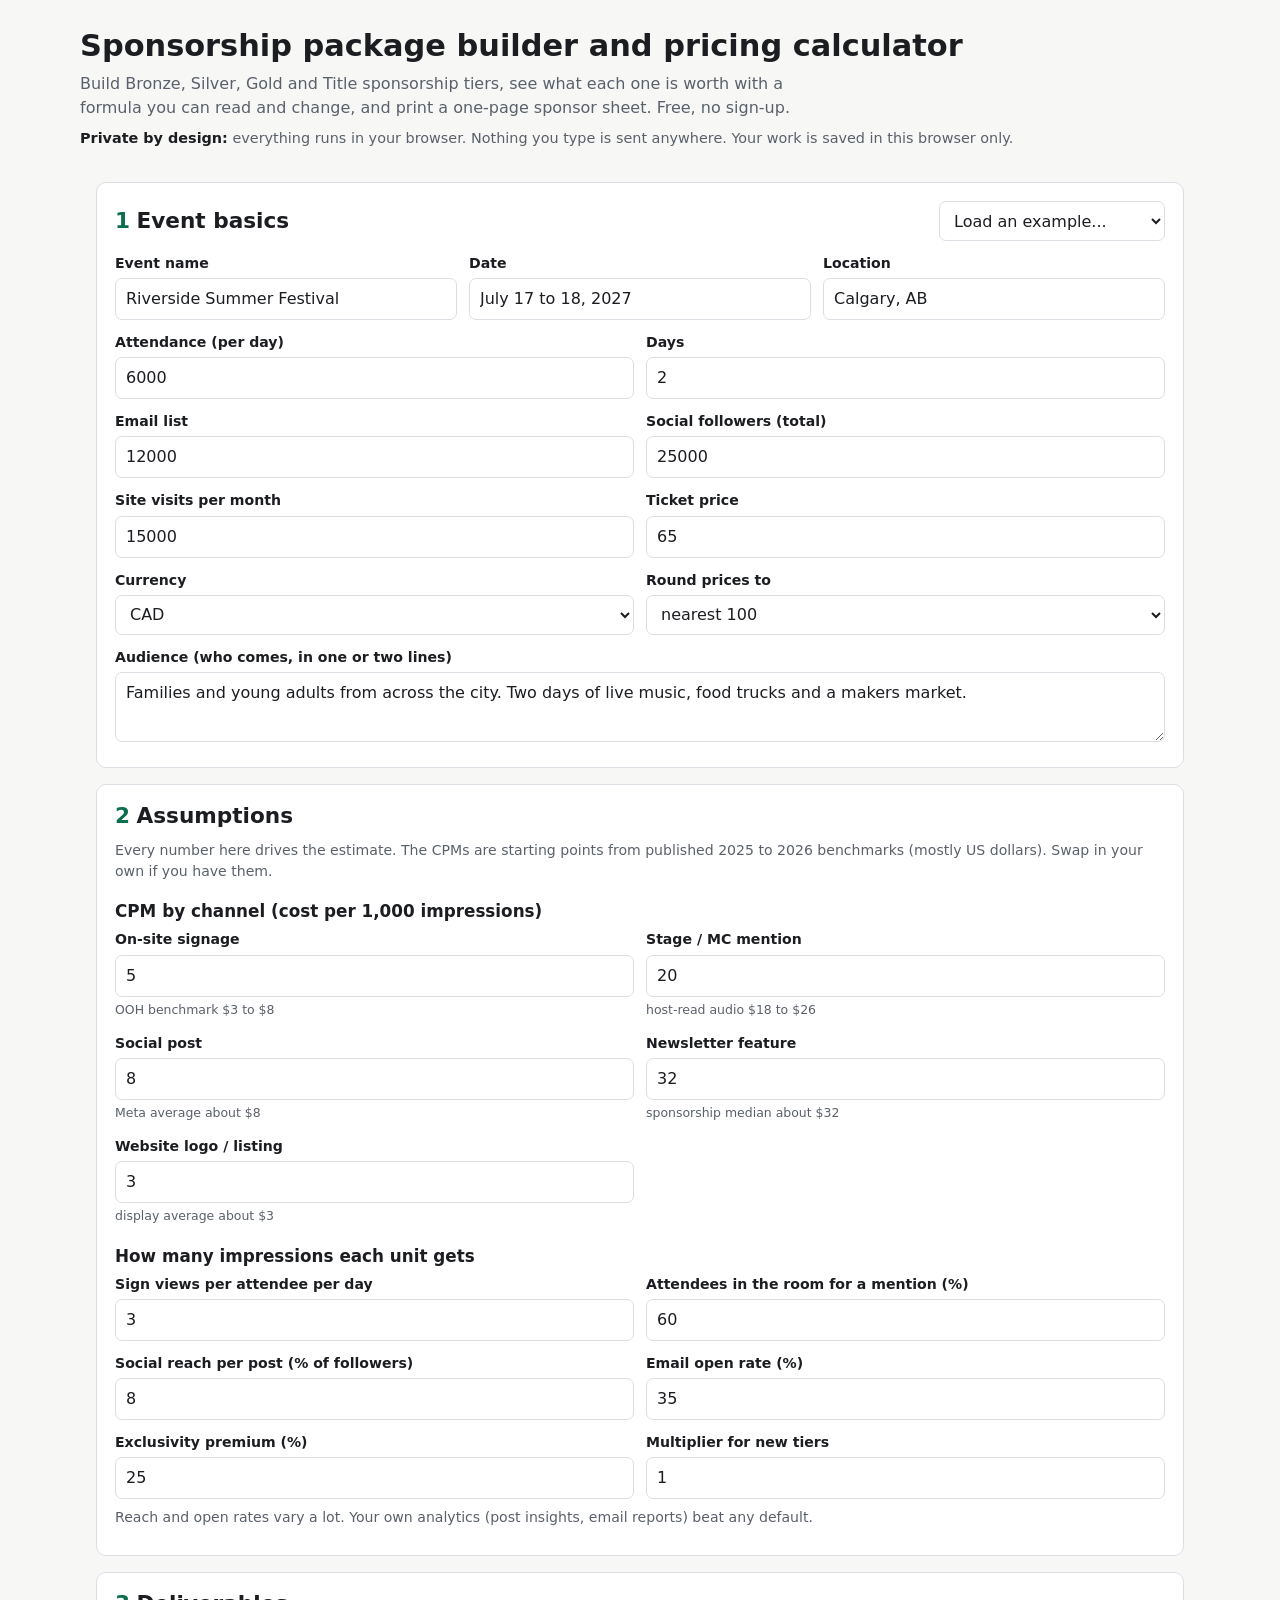
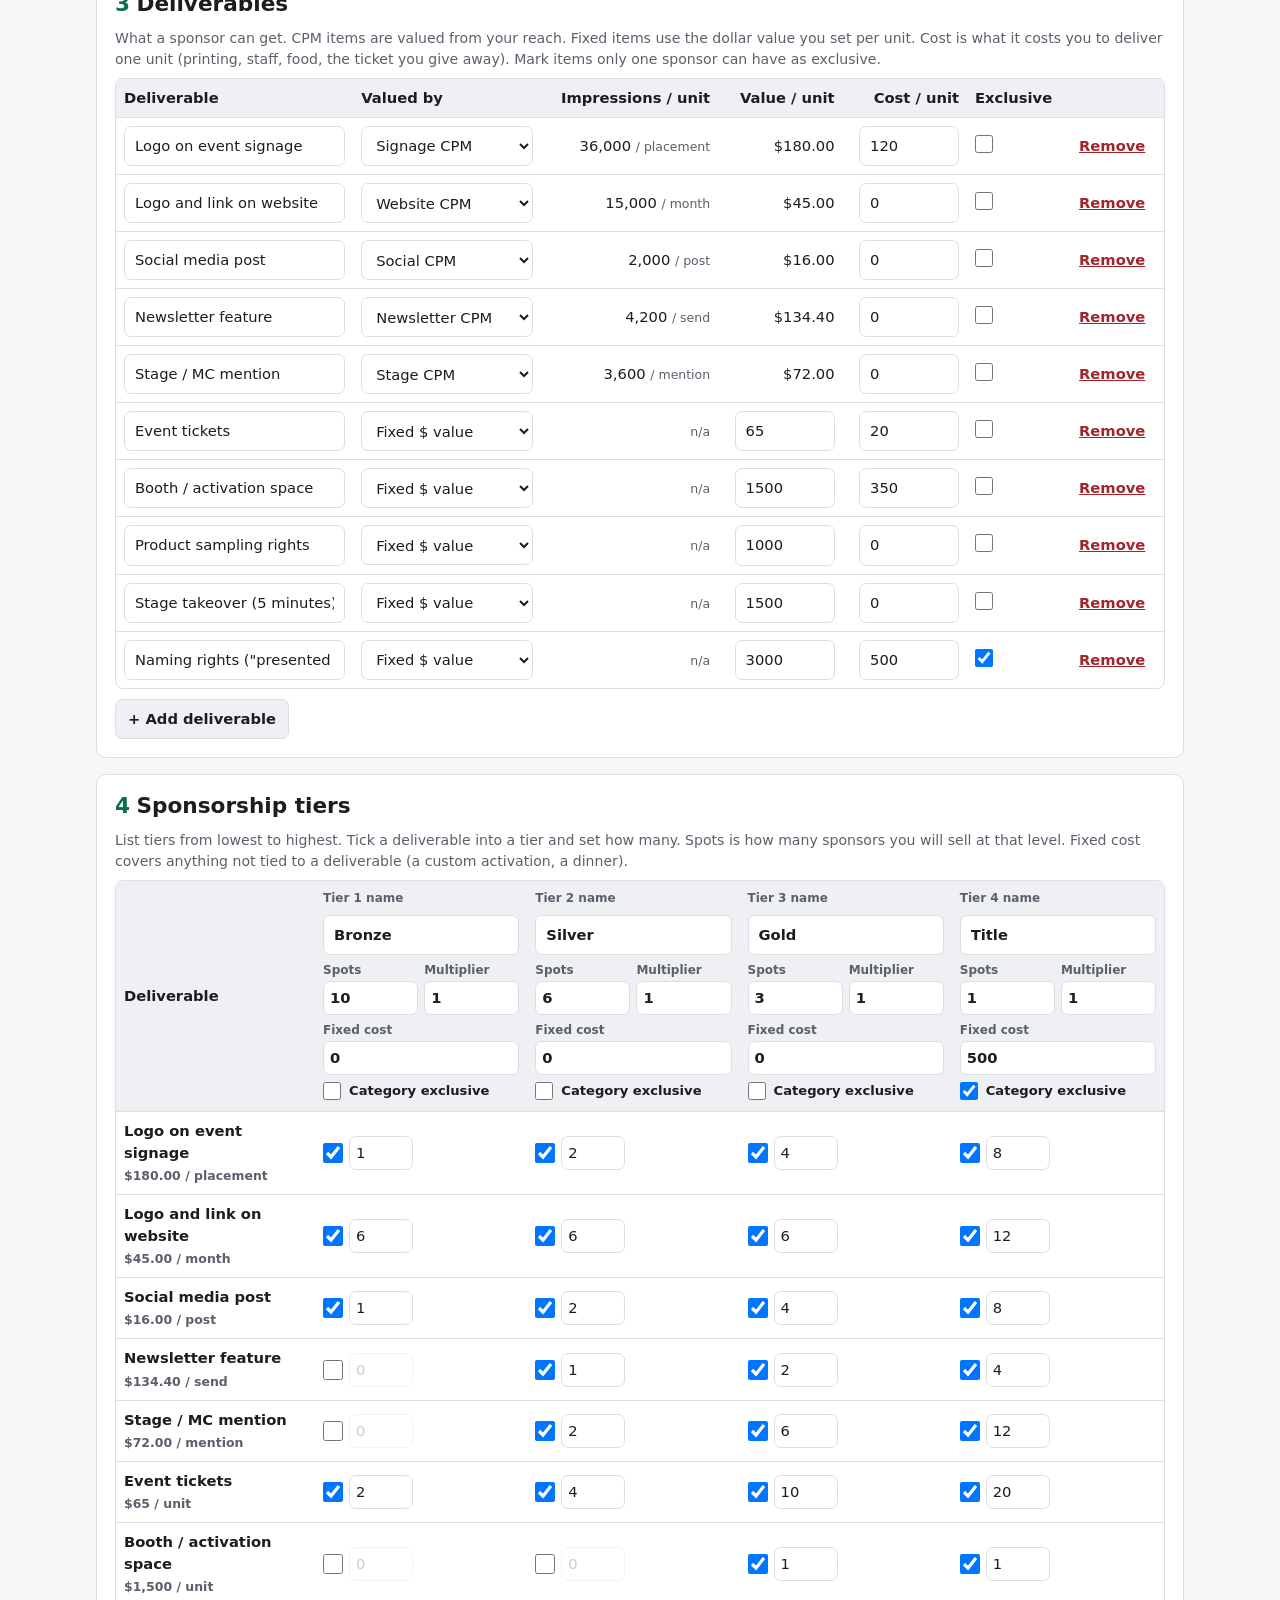
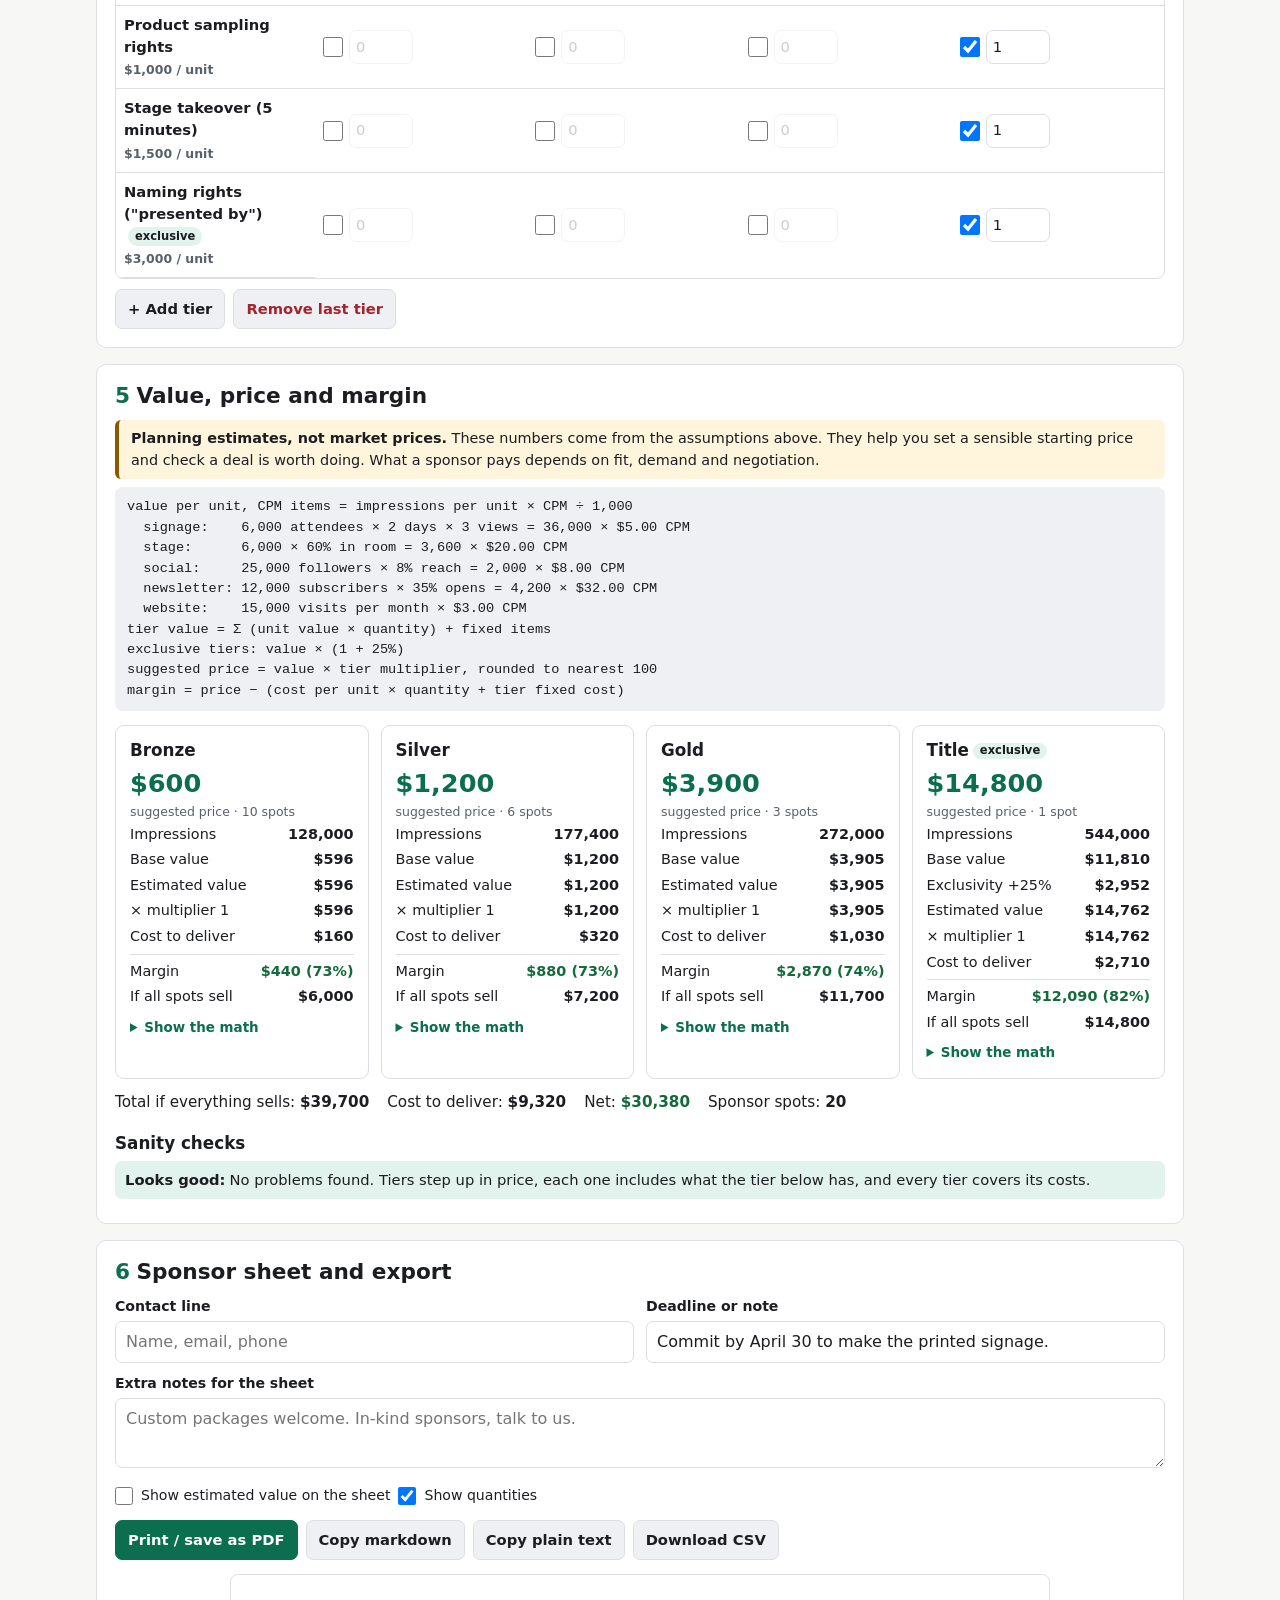
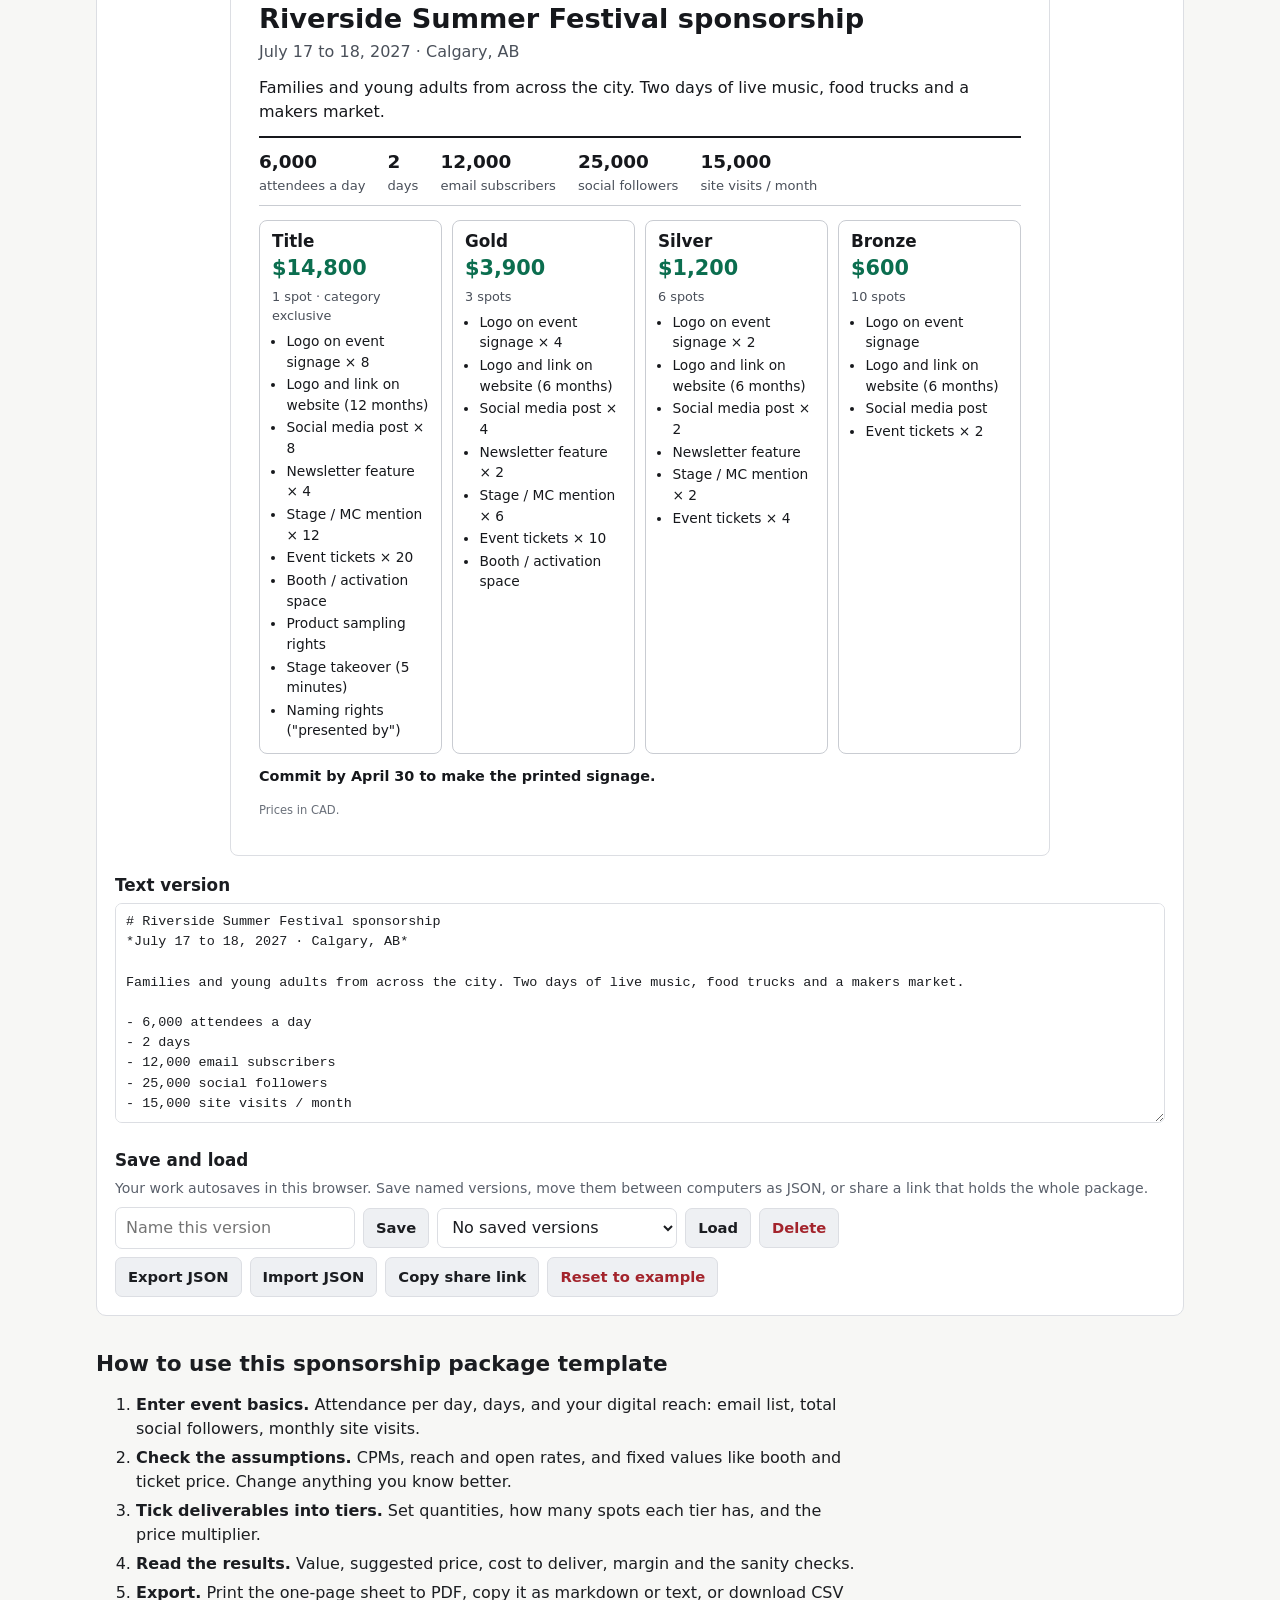
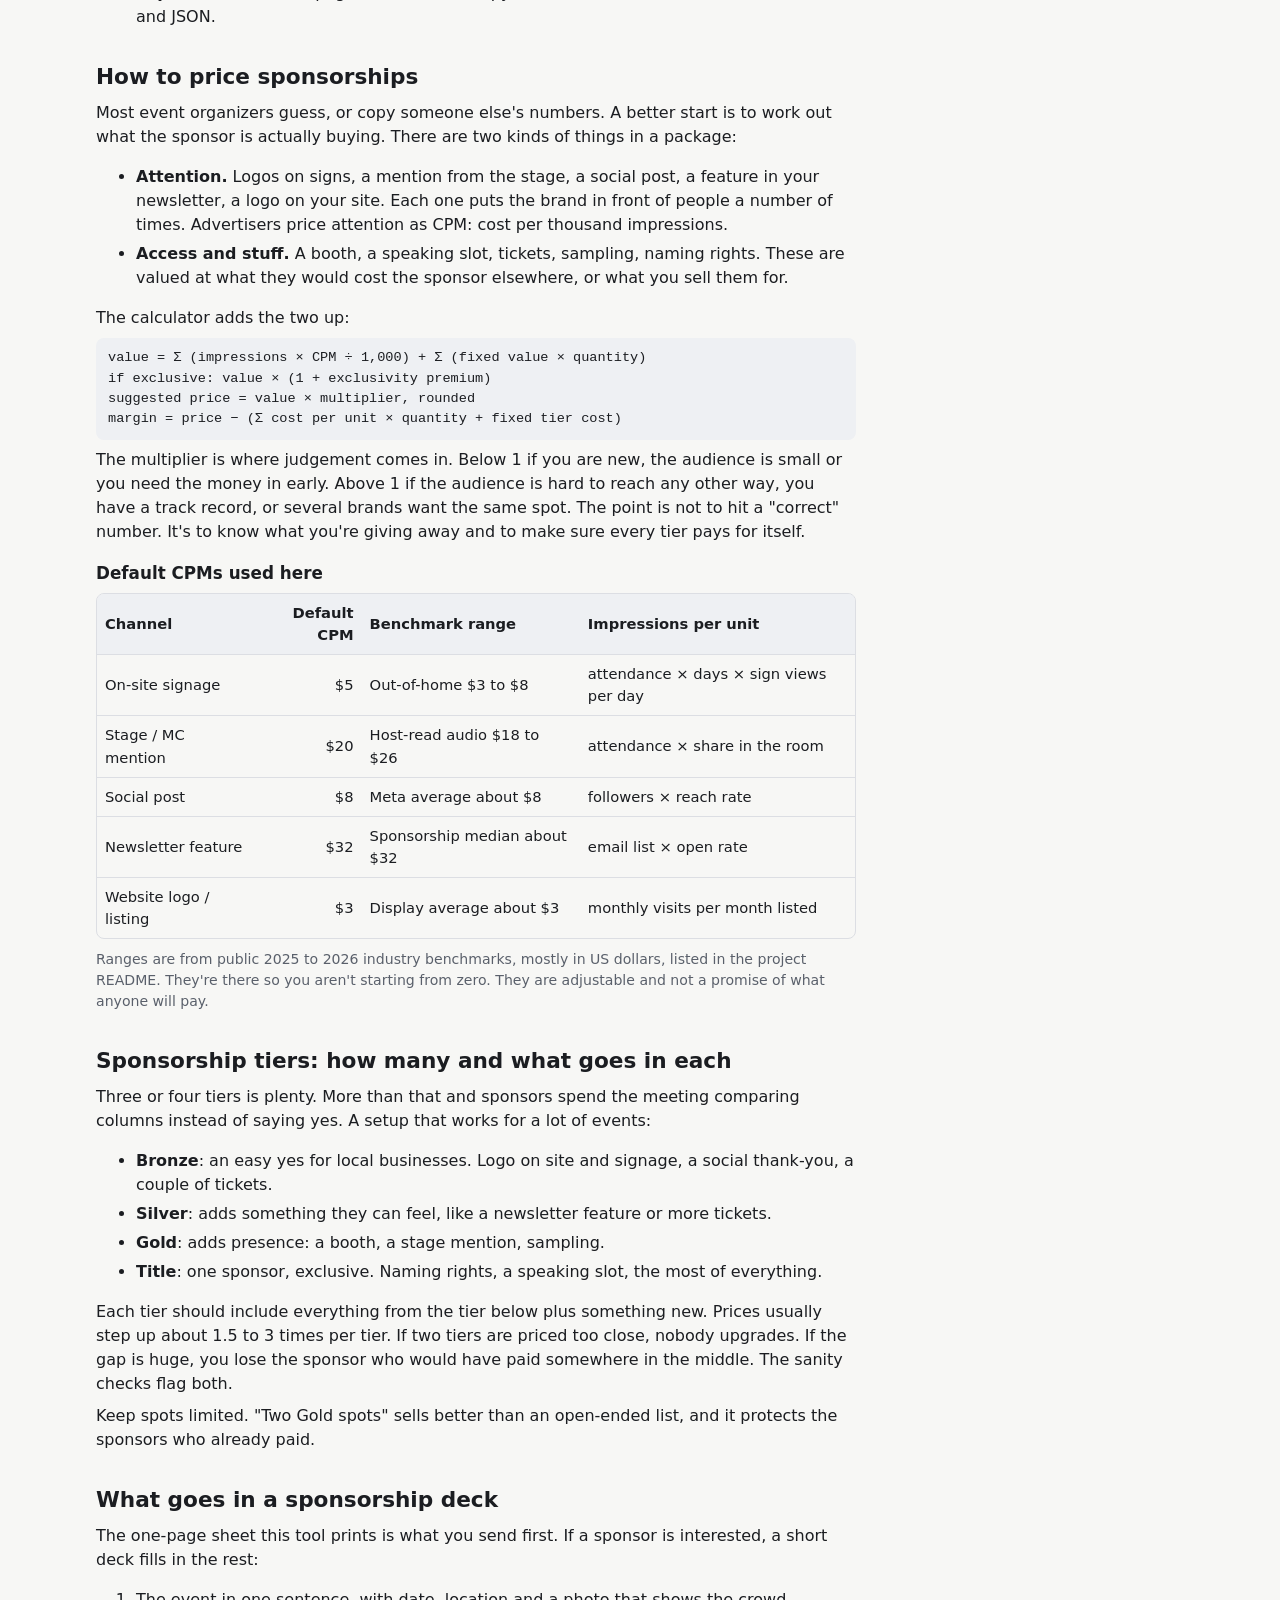
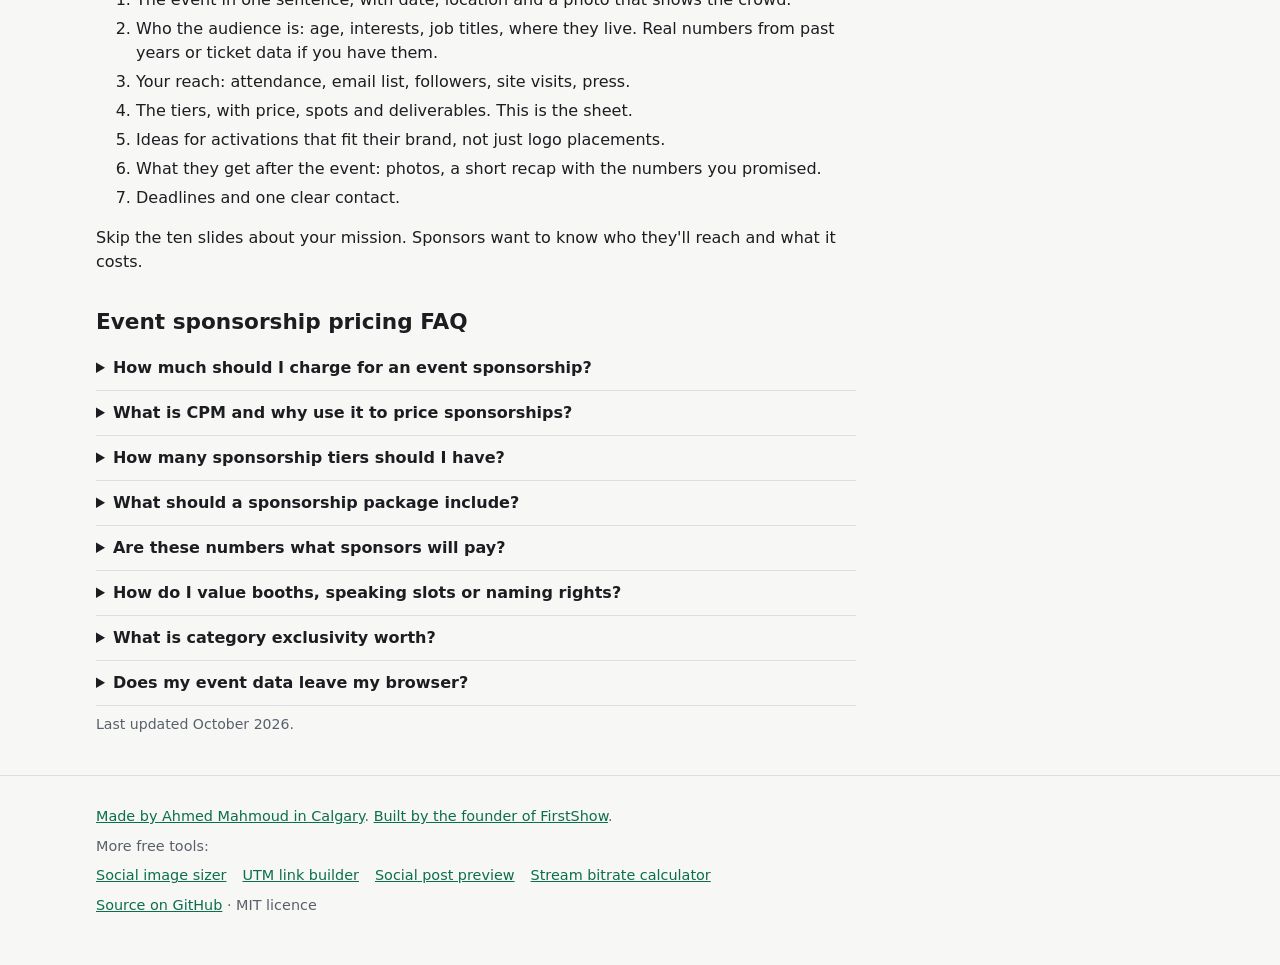
==== index.html @ ec0237c6 "first version" ====
<!doctype html>
<html lang="en">
<head>
<meta charset="utf-8">
<meta name="viewport" content="width=device-width, initial-scale=1">
<title>Sponsorship Package Template and Pricing Calculator</title>
<meta name="description" content="Free event sponsorship pricing calculator. Build Bronze to Title sponsorship tiers, price them with editable CPMs and print a one-page sponsor sheet.">
<link rel="canonical" href="https://mizoz.github.io/sponsorship-builder/">
<meta name="theme-color" content="#0b6e4f" media="(prefers-color-scheme: light)">
<meta name="theme-color" content="#131518" media="(prefers-color-scheme: dark)">
<link rel="icon" href="favicon.svg" type="image/svg+xml">
<meta property="og:type" content="website">
<meta property="og:title" content="Sponsorship Package Builder and Pricing Calculator">
<meta property="og:description" content="Build and price event sponsorship tiers and print a one-page sponsor sheet. Free, no sign-up, runs in your browser.">
<meta property="og:url" content="https://mizoz.github.io/sponsorship-builder/">
<meta property="og:image" content="https://mizoz.github.io/sponsorship-builder/og.png">
<meta property="og:image:width" content="1200">
<meta property="og:image:height" content="630">
<meta name="twitter:card" content="summary_large_image">
<meta name="twitter:title" content="Sponsorship Package Builder and Pricing Calculator">
<meta name="twitter:description" content="Build and price event sponsorship tiers and print a one-page sponsor sheet. Free, no sign-up.">
<meta name="twitter:image" content="https://mizoz.github.io/sponsorship-builder/og.png">
<link rel="stylesheet" href="style.css">
<script type="application/ld+json">
{
  "@context": "https://schema.org",
  "@graph": [
    {
      "@type": "WebApplication",
      "name": "Sponsorship Package Builder",
      "url": "https://mizoz.github.io/sponsorship-builder/",
      "description": "Build and price event sponsorship tiers with editable CPM assumptions, check margins and tier gaps, and print a one-page sponsor sheet.",
      "applicationCategory": "BusinessApplication",
      "operatingSystem": "Any",
      "datePublished": "2026-10-21",
      "isAccessibleForFree": true,
      "offers": {"@type": "Offer", "price": "0", "priceCurrency": "CAD"},
      "author": {"@type":"Person","name":"Ahmed Mahmoud","url":"https://mizoz.github.io/","jobTitle":"Founder, FirstShow","address":{"@type":"PostalAddress","addressLocality":"Calgary","addressRegion":"AB","addressCountry":"CA"},"sameAs":["https://github.com/mizoz","https://www.linkedin.com/in/ahmed-m-82ba28169/","https://firstshow.ca"]}
    },
    {
      "@type": "HowTo",
      "name": "How to build and price an event sponsorship package",
      "step": [
        {"@type": "HowToStep", "name": "Enter event basics", "text": "Add attendance, number of days, audience description and your digital reach: email list, social followers and monthly site visits."},
        {"@type": "HowToStep", "name": "Check the assumptions", "text": "Review the CPM for each channel, reach rates and the dollar value of fixed items like booths and tickets. Change anything you have better numbers for."},
        {"@type": "HowToStep", "name": "Tick deliverables into tiers", "text": "Tick each deliverable into Bronze, Silver, Gold or Title and set quantities, spots and the price multiplier."},
        {"@type": "HowToStep", "name": "Review price, margin and checks", "text": "Read each tier's estimated value, suggested price, cost to deliver and margin, then fix any sanity check warnings."},
        {"@type": "HowToStep", "name": "Export the package", "text": "Print the one-page sponsor sheet to PDF, copy the package as text or markdown, or download CSV or JSON."}
      ]
    },
    {
      "@type": "FAQPage",
      "mainEntity": [
        {"@type": "Question", "name": "How much should I charge for an event sponsorship?", "acceptedAnswer": {"@type": "Answer", "text": "Start with what the sponsor gets: estimate the media value of every impression (people who see the logo, hear the mention, open the email) at a channel CPM, add the dollar value of fixed items like booths and tickets, then multiply by a factor that reflects demand and your relationship. Check that the price covers your cost to deliver with room to spare, and that each tier is a clear step up from the one below."}},
        {"@type": "Question", "name": "What is CPM and why use it to price sponsorships?", "acceptedAnswer": {"@type": "Answer", "text": "CPM is cost per thousand impressions. Sponsors already buy ads on a CPM basis, so expressing your signage, stage mentions, social posts and newsletter features in the same unit gives them a familiar way to compare your offer with paid media."}},
        {"@type": "Question", "name": "How many sponsorship tiers should I have?", "acceptedAnswer": {"@type": "Answer", "text": "Three or four is the usual sweet spot, for example Bronze, Silver, Gold and one Title sponsor. Fewer tiers are easier to sell. Each step up should add something a sponsor actually wants, and prices usually rise by about 1.5 to 3 times per tier."}},
        {"@type": "Question", "name": "What should a sponsorship package include?", "acceptedAnswer": {"@type": "Answer", "text": "Event name, date and location, who the audience is, your reach numbers, the tiers with price and deliverables, how many spots each tier has, any exclusivity, deadlines and a contact. Keep it to one page; the full deck can come later."}},
        {"@type": "Question", "name": "Are these numbers what sponsors will pay?", "acceptedAnswer": {"@type": "Answer", "text": "No. They are planning estimates built from assumptions you can see and change. Real prices depend on your market, audience fit, track record and how badly a sponsor wants that audience. Use the numbers to start a conversation and to make sure a deal is worth doing."}},
        {"@type": "Question", "name": "How do I value booths, speaking slots or naming rights?", "acceptedAnswer": {"@type": "Answer", "text": "These are not impression-based, so the calculator treats them as fixed values you set. Use what a comparable booth or speaking slot sells for, what a ticket costs, or what the sponsor would pay to get the same face time elsewhere."}},
        {"@type": "Question", "name": "What is category exclusivity worth?", "acceptedAnswer": {"@type": "Answer", "text": "Exclusivity means no competitor in the same category can sponsor. It is worth a premium because it removes rivals from the room. The calculator adds a percentage you control, 25 percent by default, to any tier marked exclusive."}},
        {"@type": "Question", "name": "Does my event data leave my browser?", "acceptedAnswer": {"@type": "Answer", "text": "No. Everything runs in your browser. Your inputs are saved only in this browser's local storage unless you export a file or copy a share link yourself."}}
      ]
    }
  ]
}
</script>
</head>
<body>
<header class="top wrap">
  <h1>Sponsorship package builder and pricing calculator</h1>
  <p class="lede">Build Bronze, Silver, Gold and Title sponsorship tiers, see what each one is worth with a formula you can read and change, and print a one-page sponsor sheet. Free, no sign-up.</p>
  <p class="privacy"><strong>Private by design:</strong> everything runs in your browser. Nothing you type is sent anywhere. Your work is saved in this browser only.</p>
</header>

<main class="wrap">
  <section class="panel" aria-labelledby="h-event">
    <div class="row">
      <h2 id="h-event" style="margin:0"><span class="step">1</span>Event basics</h2>
      <span class="spacer"></span>
      <label class="sr-only" for="example">Load an example</label>
      <select id="example" style="width:auto">
        <option value="">Load an example...</option>
        <option value="festival">Summer music festival</option>
        <option value="conference">B2B conference</option>
        <option value="creator">Creator meetup</option>
        <option value="blank">Start blank</option>
      </select>
    </div>
    <div class="grid c3" style="margin-top:12px">
      <div><label for="ev-name">Event name</label><input id="ev-name" type="text" data-ev="name" autocomplete="off"></div>
      <div><label for="ev-date">Date</label><input id="ev-date" type="text" data-ev="date" placeholder="e.g. July 18 to 19, 2027" autocomplete="off"></div>
      <div><label for="ev-loc">Location</label><input id="ev-loc" type="text" data-ev="location" autocomplete="off"></div>
    </div>
    <div class="grid c4" style="margin-top:12px">
      <div><label for="ev-att">Attendance (per day)</label><input id="ev-att" type="number" min="0" step="1" inputmode="numeric" data-ev="attendance"></div>
      <div><label for="ev-days">Days</label><input id="ev-days" type="number" min="1" step="1" inputmode="numeric" data-ev="days"></div>
      <div><label for="ev-email">Email list</label><input id="ev-email" type="number" min="0" step="1" inputmode="numeric" data-ev="email"></div>
      <div><label for="ev-social">Social followers (total)</label><input id="ev-social" type="number" min="0" step="1" inputmode="numeric" data-ev="social"></div>
      <div><label for="ev-visits">Site visits per month</label><input id="ev-visits" type="number" min="0" step="1" inputmode="numeric" data-ev="visits"></div>
      <div><label for="ev-ticket">Ticket price</label><input id="ev-ticket" type="number" min="0" step="1" inputmode="decimal" data-ev="ticket"></div>
      <div><label for="cur">Currency</label>
        <select id="cur">
          <option>CAD</option><option>USD</option><option>EUR</option><option>GBP</option><option>AUD</option>
        </select></div>
      <div><label for="round">Round prices to</label>
        <select id="round">
          <option value="1">nearest 1</option><option value="50">nearest 50</option><option value="100">nearest 100</option><option value="250">nearest 250</option><option value="500">nearest 500</option>
        </select></div>
    </div>
    <div style="margin-top:12px"><label for="ev-aud">Audience (who comes, in one or two lines)</label><textarea id="ev-aud" data-ev="audience" rows="2"></textarea></div>
  </section>

  <section class="panel" aria-labelledby="h-assume">
    <h2 id="h-assume"><span class="step">2</span>Assumptions</h2>
    <p class="hint">Every number here drives the estimate. The CPMs are starting points from published 2025 to 2026 benchmarks (mostly US dollars). Swap in your own if you have them.</p>
    <h3>CPM by channel (cost per 1,000 impressions)</h3>
    <div class="grid c4">
      <div><label for="cpm-signage">On-site signage</label><input id="cpm-signage" type="number" min="0" step="0.5" data-cpm="signage"><span class="unit">OOH benchmark $3 to $8</span></div>
      <div><label for="cpm-stage">Stage / MC mention</label><input id="cpm-stage" type="number" min="0" step="0.5" data-cpm="stage"><span class="unit">host-read audio $18 to $26</span></div>
      <div><label for="cpm-social">Social post</label><input id="cpm-social" type="number" min="0" step="0.5" data-cpm="social"><span class="unit">Meta average about $8</span></div>
      <div><label for="cpm-email">Newsletter feature</label><input id="cpm-email" type="number" min="0" step="0.5" data-cpm="email"><span class="unit">sponsorship median about $32</span></div>
      <div><label for="cpm-web">Website logo / listing</label><input id="cpm-web" type="number" min="0" step="0.5" data-cpm="web"><span class="unit">display average about $3</span></div>
    </div>
    <h3>How many impressions each unit gets</h3>
    <div class="grid c4">
      <div><label for="a-views">Sign views per attendee per day</label><input id="a-views" type="number" min="0" step="0.5" data-a="signViews"></div>
      <div><label for="a-room">Attendees in the room for a mention (%)</label><input id="a-room" type="number" min="0" max="100" step="1" data-a="roomShare"></div>
      <div><label for="a-reach">Social reach per post (% of followers)</label><input id="a-reach" type="number" min="0" max="100" step="0.5" data-a="socialReach"></div>
      <div><label for="a-open">Email open rate (%)</label><input id="a-open" type="number" min="0" max="100" step="0.5" data-a="openRate"></div>
      <div><label for="a-excl">Exclusivity premium (%)</label><input id="a-excl" type="number" min="0" step="1" data-a="exclPremium"></div>
      <div><label for="a-mult">Multiplier for new tiers</label><input id="a-mult" type="number" min="0" step="0.05" data-a="mult"></div>
    </div>
    <p class="hint">Reach and open rates vary a lot. Your own analytics (post insights, email reports) beat any default.</p>
  </section>

  <section class="panel" aria-labelledby="h-items">
    <h2 id="h-items"><span class="step">3</span>Deliverables</h2>
    <p class="hint">What a sponsor can get. CPM items are valued from your reach. Fixed items use the dollar value you set per unit. Cost is what it costs you to deliver one unit (printing, staff, food, the ticket you give away). Mark items only one sponsor can have as exclusive.</p>
    <div class="scroll"><table id="items">
      <thead><tr><th scope="col">Deliverable</th><th scope="col">Valued by</th><th scope="col" class="num">Impressions / unit</th><th scope="col" class="num">Value / unit</th><th scope="col" class="num">Cost / unit</th><th scope="col">Exclusive</th><th scope="col"><span class="sr-only">Remove</span></th></tr></thead>
      <tbody></tbody>
    </table></div>
    <div class="row" style="margin-top:10px"><button type="button" id="add-item">+ Add deliverable</button></div>
  </section>

  <section class="panel" aria-labelledby="h-tiers">
    <h2 id="h-tiers"><span class="step">4</span>Sponsorship tiers</h2>
    <p class="hint">List tiers from lowest to highest. Tick a deliverable into a tier and set how many. Spots is how many sponsors you will sell at that level. Fixed cost covers anything not tied to a deliverable (a custom activation, a dinner).</p>
    <div class="scroll"><table id="matrix"><thead></thead><tbody></tbody></table></div>
    <div class="row" style="margin-top:10px">
      <button type="button" id="add-tier">+ Add tier</button>
      <button type="button" id="del-tier" class="danger">Remove last tier</button>
    </div>
  </section>

  <section class="panel" aria-labelledby="h-results" aria-live="polite">
    <h2 id="h-results"><span class="step">5</span>Value, price and margin</h2>
    <p class="estimate-note"><strong>Planning estimates, not market prices.</strong> These numbers come from the assumptions above. They help you set a sensible starting price and check a deal is worth doing. What a sponsor pays depends on fit, demand and negotiation.</p>
    <div class="formula" id="formula"></div>
    <div class="cards" id="cards" style="margin-top:14px"></div>
    <div class="summary-strip" id="totals"></div>
    <h3>Sanity checks</h3>
    <ul id="checks"></ul>
  </section>

  <section class="panel" id="sheet-wrap" aria-labelledby="h-sheet">
    <h2 id="h-sheet"><span class="step">6</span>Sponsor sheet and export</h2>
    <div class="grid c2">
      <div><label for="ev-contact">Contact line</label><input id="ev-contact" type="text" data-ev="contact" placeholder="Name, email, phone" autocomplete="off"></div>
      <div><label for="ev-deadline">Deadline or note</label><input id="ev-deadline" type="text" data-ev="deadline" placeholder="e.g. Commit by May 1 for print" autocomplete="off"></div>
    </div>
    <div style="margin-top:10px"><label for="ev-notes">Extra notes for the sheet</label><textarea id="ev-notes" data-ev="notes" rows="2" placeholder="Custom packages welcome. In-kind sponsors, talk to us."></textarea></div>
    <div class="row" style="margin:10px 0">
      <label class="check"><input type="checkbox" id="opt-value"> Show estimated value on the sheet</label>
      <label class="check"><input type="checkbox" id="opt-qty" checked> Show quantities</label>
    </div>
    <div class="row" style="margin-bottom:14px">
      <button type="button" class="primary" id="print">Print / save as PDF</button>
      <button type="button" id="copy-md">Copy markdown</button>
      <button type="button" id="copy-txt">Copy plain text</button>
      <button type="button" id="dl-csv">Download CSV</button>
    </div>
    <div id="sheet"></div>

    <h3>Text version</h3>
    <label for="out" class="sr-only">Package as text</label>
    <textarea id="out" readonly></textarea>

    <h3>Save and load</h3>
    <p class="hint">Your work autosaves in this browser. Save named versions, move them between computers as JSON, or share a link that holds the whole package.</p>
    <div class="row">
      <label for="save-name" class="sr-only">Save name</label>
      <input id="save-name" type="text" placeholder="Name this version" style="max-width:240px" autocomplete="off">
      <button type="button" id="save">Save</button>
      <label for="saves" class="sr-only">Saved versions</label>
      <select id="saves" style="max-width:240px"></select>
      <button type="button" id="load">Load</button>
      <button type="button" id="del-save" class="danger">Delete</button>
    </div>
    <div class="row" style="margin-top:8px">
      <button type="button" id="dl-json">Export JSON</button>
      <button type="button" id="import-btn">Import JSON</button>
      <input id="import" type="file" accept=".json,application/json" hidden>
      <button type="button" id="share">Copy share link</button>
      <button type="button" id="reset" class="danger">Reset to example</button>
    </div>
  </section>

  <article class="content" aria-labelledby="h-how">
    <h2 id="h-how">How to use this sponsorship package template</h2>
    <ol class="how">
      <li><strong>Enter event basics.</strong> Attendance per day, days, and your digital reach: email list, total social followers, monthly site visits.</li>
      <li><strong>Check the assumptions.</strong> CPMs, reach and open rates, and fixed values like booth and ticket price. Change anything you know better.</li>
      <li><strong>Tick deliverables into tiers.</strong> Set quantities, how many spots each tier has, and the price multiplier.</li>
      <li><strong>Read the results.</strong> Value, suggested price, cost to deliver, margin and the sanity checks.</li>
      <li><strong>Export.</strong> Print the one-page sheet to PDF, copy it as markdown or text, or download CSV and JSON.</li>
    </ol>

    <h2 id="h-pricing">How to price sponsorships</h2>
    <p>Most event organizers guess, or copy someone else's numbers. A better start is to work out what the sponsor is actually buying. There are two kinds of things in a package:</p>
    <ul class="plain">
      <li><strong>Attention.</strong> Logos on signs, a mention from the stage, a social post, a feature in your newsletter, a logo on your site. Each one puts the brand in front of people a number of times. Advertisers price attention as CPM: cost per thousand impressions.</li>
      <li><strong>Access and stuff.</strong> A booth, a speaking slot, tickets, sampling, naming rights. These are valued at what they would cost the sponsor elsewhere, or what you sell them for.</li>
    </ul>
    <p>The calculator adds the two up:</p>
    <p class="formula">value = Σ (impressions × CPM ÷ 1,000) + Σ (fixed value × quantity)
if exclusive: value × (1 + exclusivity premium)
suggested price = value × multiplier, rounded
margin = price − (Σ cost per unit × quantity + fixed tier cost)</p>
    <p>The multiplier is where judgement comes in. Below 1 if you are new, the audience is small or you need the money in early. Above 1 if the audience is hard to reach any other way, you have a track record, or several brands want the same spot. The point is not to hit a "correct" number. It's to know what you're giving away and to make sure every tier pays for itself.</p>

    <h3>Default CPMs used here</h3>
    <div class="scroll"><table>
      <thead><tr><th scope="col">Channel</th><th scope="col" class="num">Default CPM</th><th scope="col">Benchmark range</th><th scope="col">Impressions per unit</th></tr></thead>
      <tbody>
        <tr><td>On-site signage</td><td class="num">$5</td><td>Out-of-home $3 to $8</td><td>attendance × days × sign views per day</td></tr>
        <tr><td>Stage / MC mention</td><td class="num">$20</td><td>Host-read audio $18 to $26</td><td>attendance × share in the room</td></tr>
        <tr><td>Social post</td><td class="num">$8</td><td>Meta average about $8</td><td>followers × reach rate</td></tr>
        <tr><td>Newsletter feature</td><td class="num">$32</td><td>Sponsorship median about $32</td><td>email list × open rate</td></tr>
        <tr><td>Website logo / listing</td><td class="num">$3</td><td>Display average about $3</td><td>monthly visits per month listed</td></tr>
      </tbody>
    </table></div>
    <p class="hint">Ranges are from public 2025 to 2026 industry benchmarks, mostly in US dollars, listed in the project README. They're there so you aren't starting from zero. They are adjustable and not a promise of what anyone will pay.</p>

    <h2 id="h-tiers-how">Sponsorship tiers: how many and what goes in each</h2>
    <p>Three or four tiers is plenty. More than that and sponsors spend the meeting comparing columns instead of saying yes. A setup that works for a lot of events:</p>
    <ul class="plain">
      <li><strong>Bronze</strong>: an easy yes for local businesses. Logo on site and signage, a social thank-you, a couple of tickets.</li>
      <li><strong>Silver</strong>: adds something they can feel, like a newsletter feature or more tickets.</li>
      <li><strong>Gold</strong>: adds presence: a booth, a stage mention, sampling.</li>
      <li><strong>Title</strong>: one sponsor, exclusive. Naming rights, a speaking slot, the most of everything.</li>
    </ul>
    <p>Each tier should include everything from the tier below plus something new. Prices usually step up about 1.5 to 3 times per tier. If two tiers are priced too close, nobody upgrades. If the gap is huge, you lose the sponsor who would have paid somewhere in the middle. The sanity checks flag both.</p>
    <p>Keep spots limited. "Two Gold spots" sells better than an open-ended list, and it protects the sponsors who already paid.</p>

    <h2 id="h-deck">What goes in a sponsorship deck</h2>
    <p>The one-page sheet this tool prints is what you send first. If a sponsor is interested, a short deck fills in the rest:</p>
    <ol class="how">
      <li>The event in one sentence, with date, location and a photo that shows the crowd.</li>
      <li>Who the audience is: age, interests, job titles, where they live. Real numbers from past years or ticket data if you have them.</li>
      <li>Your reach: attendance, email list, followers, site visits, press.</li>
      <li>The tiers, with price, spots and deliverables. This is the sheet.</li>
      <li>Ideas for activations that fit their brand, not just logo placements.</li>
      <li>What they get after the event: photos, a short recap with the numbers you promised.</li>
      <li>Deadlines and one clear contact.</li>
    </ol>
    <p>Skip the ten slides about your mission. Sponsors want to know who they'll reach and what it costs.</p>

    <h2 id="h-faq">Event sponsorship pricing FAQ</h2>
    <div class="faq">
      <details><summary>How much should I charge for an event sponsorship?</summary><p>Start with what the sponsor gets: estimate the media value of every impression (people who see the logo, hear the mention, open the email) at a channel CPM, add the dollar value of fixed items like booths and tickets, then multiply by a factor that reflects demand and your relationship. Check that the price covers your cost to deliver with room to spare, and that each tier is a clear step up from the one below.</p></details>
      <details><summary>What is CPM and why use it to price sponsorships?</summary><p>CPM is cost per thousand impressions. Sponsors already buy ads on a CPM basis, so expressing your signage, stage mentions, social posts and newsletter features in the same unit gives them a familiar way to compare your offer with paid media.</p></details>
      <details><summary>How many sponsorship tiers should I have?</summary><p>Three or four is the usual sweet spot, for example Bronze, Silver, Gold and one Title sponsor. Fewer tiers are easier to sell. Each step up should add something a sponsor actually wants, and prices usually rise by about 1.5 to 3 times per tier.</p></details>
      <details><summary>What should a sponsorship package include?</summary><p>Event name, date and location, who the audience is, your reach numbers, the tiers with price and deliverables, how many spots each tier has, any exclusivity, deadlines and a contact. Keep it to one page; the full deck can come later.</p></details>
      <details><summary>Are these numbers what sponsors will pay?</summary><p>No. They are planning estimates built from assumptions you can see and change. Real prices depend on your market, audience fit, track record and how badly a sponsor wants that audience. Use the numbers to start a conversation and to make sure a deal is worth doing.</p></details>
      <details><summary>How do I value booths, speaking slots or naming rights?</summary><p>These are not impression-based, so the calculator treats them as fixed values you set. Use what a comparable booth or speaking slot sells for, what a ticket costs, or what the sponsor would pay to get the same face time elsewhere.</p></details>
      <details><summary>What is category exclusivity worth?</summary><p>Exclusivity means no competitor in the same category can sponsor. It is worth a premium because it removes rivals from the room. The calculator adds a percentage you control, 25 percent by default, to any tier marked exclusive.</p></details>
      <details><summary>Does my event data leave my browser?</summary><p>No. Everything runs in your browser. Your inputs are saved only in this browser's local storage unless you export a file or copy a share link yourself.</p></details>
    </div>
    <p class="hint">Last updated October 2026.</p>
  </article>
</main>

<footer>
  <div class="wrap">
    <p><a href="https://mizoz.github.io/">Made by Ahmed Mahmoud in Calgary</a>. <a href="https://firstshow.ca">Built by the founder of FirstShow</a>.</p>
    <p>More free tools:</p>
    <ul>
      <li><a href="https://mizoz.github.io/social-image-sizer/">Social image sizer</a></li>
      <li><a href="https://mizoz.github.io/utm-builder/">UTM link builder</a></li>
      <li><a href="https://mizoz.github.io/post-preview/">Social post preview</a></li>
      <li><a href="https://mizoz.github.io/stream-calc/">Stream bitrate calculator</a></li>
    </ul>
    <p><a href="https://github.com/mizoz/sponsorship-builder">Source on GitHub</a> · MIT licence</p>
  </div>
</footer>
<div class="toast" id="toast" role="status" aria-live="polite"></div>
<script src="app.js" defer></script>
</body>
</html>
---- style.css ----
:root {
  --bg: #f7f7f5;
  --panel: #ffffff;
  --ink: #1b1d21;
  --muted: #5a606b;
  --line: #dcdee3;
  --soft: #eef0f3;
  --accent: #0b6e4f;
  --accent-ink: #ffffff;
  --accent-soft: #e2f2ec;
  --warn: #8a5a00;
  --warn-bg: #fff4dc;
  --bad: #a3242c;
  --bad-bg: #fde8e9;
  --good: #136a3b;
  --focus: #1a5fd0;
  --radius: 10px;
  color-scheme: light;
}
@media (prefers-color-scheme: dark) {
  :root {
    --bg: #131518;
    --panel: #1c1f24;
    --ink: #eceef1;
    --muted: #a6adb8;
    --line: #333841;
    --soft: #252931;
    --accent: #4cc79a;
    --accent-ink: #0d1f18;
    --accent-soft: #19372c;
    --warn: #f3c46b;
    --warn-bg: #3a2e14;
    --bad: #ff9aa0;
    --bad-bg: #3d1d20;
    --good: #7ddba8;
    --focus: #8ab4ff;
    color-scheme: dark;
  }
}

* { box-sizing: border-box; }
html { -webkit-text-size-adjust: 100%; }
body {
  margin: 0;
  background: var(--bg);
  color: var(--ink);
  font: 16px/1.5 system-ui, -apple-system, "Segoe UI", Roboto, Helvetica, Arial, sans-serif;
}
a { color: var(--accent); }
h1, h2, h3 { line-height: 1.2; }
h1 { font-size: 1.9rem; margin: 0 0 .4rem; }
h2 { font-size: 1.35rem; margin: 2.2rem 0 .7rem; }
h3 { font-size: 1.05rem; margin: 1.2rem 0 .5rem; }
p { margin: .5rem 0; }

.wrap { max-width: 1120px; margin: 0 auto; padding: 0 16px; }
header.top { padding: 28px 0 8px; }
.lede { color: var(--muted); max-width: 70ch; }
.privacy { font-size: .9rem; color: var(--muted); }
.privacy strong { color: var(--ink); }

.panel {
  background: var(--panel);
  border: 1px solid var(--line);
  border-radius: var(--radius);
  padding: 18px;
  margin: 16px 0;
}
.panel > h2:first-child { margin-top: 0; }
.step { color: var(--accent); font-weight: 700; margin-right: .3em; }
.hint { font-size: .88rem; color: var(--muted); }

.grid { display: grid; gap: 12px; grid-template-columns: 1fr; }
@media (min-width: 640px) { .grid.c2 { grid-template-columns: 1fr 1fr; } .grid.c3 { grid-template-columns: repeat(3, 1fr); } }
@media (min-width: 900px) { .grid.c4 { grid-template-columns: repeat(4, 1fr); } }
.grid.c4 { grid-template-columns: repeat(2, 1fr); }
@media (max-width: 380px) { .grid.c4 { grid-template-columns: 1fr; } }

label { display: block; font-size: .88rem; font-weight: 600; margin-bottom: 4px; }
input[type=text], input[type=number], input[type=date], input[type=email], select, textarea {
  width: 100%;
  font: inherit;
  color: var(--ink);
  background: var(--panel);
  border: 1px solid var(--line);
  border-radius: 7px;
  padding: 8px 10px;
  min-height: 40px;
}
textarea { min-height: 70px; resize: vertical; }
input[type=number] { font-variant-numeric: tabular-nums; }
input:focus-visible, select:focus-visible, textarea:focus-visible, button:focus-visible, a:focus-visible, summary:focus-visible {
  outline: 3px solid var(--focus);
  outline-offset: 2px;
}
.check { display: flex; align-items: center; gap: 8px; font-weight: 500; }
.check input { width: 18px; height: 18px; margin: 0; }

button, .btn {
  font: inherit;
  font-weight: 600;
  font-size: .92rem;
  border-radius: 7px;
  border: 1px solid var(--line);
  background: var(--soft);
  color: var(--ink);
  padding: 8px 12px;
  min-height: 40px;
  cursor: pointer;
  text-decoration: none;
  display: inline-flex;
  align-items: center;
  gap: 6px;
}
button:hover, .btn:hover { border-color: var(--muted); }
button.primary { background: var(--accent); color: var(--accent-ink); border-color: var(--accent); }
button.link { background: none; border: 0; color: var(--accent); padding: 4px; min-height: 0; text-decoration: underline; }
button.danger { color: var(--bad); }
.row { display: flex; flex-wrap: wrap; gap: 8px; align-items: center; }
.row.end { justify-content: flex-end; }
.spacer { flex: 1; }

/* tables */
.scroll { position: relative; overflow-x: auto; -webkit-overflow-scrolling: touch; border: 1px solid var(--line); border-radius: 8px; }
table { border-collapse: collapse; width: 100%; font-size: .92rem; }
th, td { border-bottom: 1px solid var(--line); padding: 8px; text-align: left; vertical-align: middle; }
thead th { background: var(--soft); font-weight: 600; position: sticky; top: 0; }
tbody tr:last-child td { border-bottom: 0; }
td.num, th.num { text-align: right; font-variant-numeric: tabular-nums; }

#items input[type=text] { min-width: 170px; }
#items input[type=number] { width: 100px; }
#items select { min-width: 140px; }

#matrix th.item { min-width: 170px; }
#matrix td.cell { min-width: 120px; }
.cell-in { display: flex; align-items: center; gap: 6px; }
.cell-in input[type=checkbox] { width: 20px; height: 20px; margin: 0; flex: none; }
.cell-in input[type=number] { width: 64px; min-height: 34px; padding: 4px 6px; }
.cell-in input[type=number]:disabled { opacity: .35; }
.tierhead { display: grid; gap: 6px; min-width: 150px; }
.tierhead input[type=text] { font-weight: 700; }
.tierhead .mini { display: grid; grid-template-columns: 1fr 1fr; gap: 6px; }
.tierhead .mini label, .tierhead label { font-size: .75rem; font-weight: 600; margin: 0 0 2px; color: var(--muted); }
.tierhead input[type=number] { min-height: 34px; padding: 4px 6px; }
.unit { font-size: .78rem; color: var(--muted); }

/* results */
.cards { display: grid; gap: 12px; grid-template-columns: 1fr; }
@media (min-width: 640px) { .cards { grid-template-columns: repeat(2, 1fr); } }
@media (min-width: 1000px) { .cards { grid-template-columns: repeat(4, 1fr); } }
.card { border: 1px solid var(--line); border-radius: 9px; padding: 14px; background: var(--panel); }
.card h3 { margin: 0 0 4px; }
.price { font-size: 1.6rem; font-weight: 800; color: var(--accent); font-variant-numeric: tabular-nums; }
.kv { display: flex; justify-content: space-between; gap: 8px; font-size: .9rem; padding: 2px 0; }
.kv span:last-child { font-variant-numeric: tabular-nums; font-weight: 600; }
.kv.total { border-top: 1px solid var(--line); margin-top: 4px; padding-top: 6px; }
.neg { color: var(--bad); }
.pos { color: var(--good); }
details.break { margin-top: 8px; font-size: .84rem; }
details.break summary { cursor: pointer; color: var(--accent); font-weight: 600; }
details.break ul { padding-left: 1.1em; margin: 6px 0; }
details.break li { margin: 3px 0; }
.tag { display: inline-block; font-size: .72rem; font-weight: 700; padding: 1px 7px; border-radius: 99px; background: var(--accent-soft); color: var(--ink); margin-left: 4px; vertical-align: middle; }

.formula {
  background: var(--soft);
  border-radius: 8px;
  padding: 10px 12px;
  font-family: ui-monospace, SFMono-Regular, Menlo, Consolas, monospace;
  font-size: .85rem;
  overflow-x: auto;
  white-space: pre-wrap;
  word-break: break-word;
}
.estimate-note { border-left: 4px solid var(--warn); background: var(--warn-bg); padding: 8px 12px; border-radius: 6px; font-size: .9rem; }

#checks { list-style: none; padding: 0; margin: 0; }
#checks li { padding: 8px 10px; border-radius: 7px; margin: 6px 0; font-size: .92rem; }
#checks li.ok { background: var(--accent-soft); }
#checks li.warn { background: var(--warn-bg); }
#checks li.bad { background: var(--bad-bg); }
#checks li b { margin-right: 4px; }

.summary-strip { display: flex; flex-wrap: wrap; gap: 18px; margin-top: 12px; font-size: .95rem; }
.summary-strip b { font-variant-numeric: tabular-nums; }

/* sponsor sheet */
#sheet {
  background: #fff;
  color: #16181c;
  border: 1px solid var(--line);
  border-radius: 8px;
  padding: 28px;
  max-width: 820px;
  margin: 0 auto;
}
#sheet h2.sh-title { margin: 0; font-size: 1.7rem; color: #16181c; }
#sheet .sh-meta { color: #4a505a; margin: 4px 0 12px; }
#sheet .sh-aud { margin: 0 0 12px; }
#sheet .sh-stats { display: flex; flex-wrap: wrap; gap: 8px 22px; padding: 10px 0; border-top: 2px solid #16181c; border-bottom: 1px solid #c9ccd2; margin-bottom: 14px; }
#sheet .sh-stats div { font-size: .82rem; color: #4a505a; }
#sheet .sh-stats b { display: block; font-size: 1.15rem; color: #16181c; }
#sheet .sh-tiers { display: grid; gap: 10px; grid-template-columns: repeat(auto-fit, minmax(170px, 1fr)); }
#sheet .sh-tier { border: 1px solid #c9ccd2; border-radius: 8px; padding: 10px 12px; break-inside: avoid; }
#sheet .sh-tier h3 { margin: 0; font-size: 1.05rem; color: #16181c; }
#sheet .sh-price { font-size: 1.3rem; font-weight: 800; color: #0b6e4f; margin: 2px 0; }
#sheet .sh-spots { font-size: .8rem; color: #4a505a; }
#sheet .sh-tier ul { padding-left: 1.05em; margin: 6px 0 0; font-size: .86rem; }
#sheet .sh-tier li { margin: 2px 0; }
#sheet .sh-notes { margin-top: 12px; font-size: .9rem; white-space: pre-wrap; }
#sheet .sh-contact { margin-top: 12px; font-weight: 600; }
#sheet .sh-foot { margin-top: 14px; font-size: .72rem; color: #6a707a; }

textarea#out { font-family: ui-monospace, SFMono-Regular, Menlo, Consolas, monospace; font-size: .84rem; min-height: 220px; }

/* content */
.content { max-width: 760px; }
.content .scroll { margin: 10px 0; }
.faq details { border-bottom: 1px solid var(--line); padding: 10px 0; }
.faq summary { cursor: pointer; font-weight: 600; }
.faq details p { margin: 8px 0 2px; }
ol.how li, ul.plain li { margin: 5px 0; }

footer { border-top: 1px solid var(--line); margin-top: 40px; padding: 22px 0 40px; font-size: .9rem; color: var(--muted); }
footer ul { list-style: none; padding: 0; margin: 8px 0; display: flex; flex-wrap: wrap; gap: 6px 16px; }

.toast {
  position: fixed; left: 50%; bottom: 20px; transform: translateX(-50%);
  background: var(--ink); color: var(--bg); padding: 8px 14px; border-radius: 8px;
  font-size: .9rem; opacity: 0; pointer-events: none; transition: opacity .2s;
}
.toast.show { opacity: 1; }
.sr-only { position: absolute; width: 1px; height: 1px; padding: 0; margin: -1px; overflow: hidden; clip: rect(0,0,0,0); border: 0; }

@media print {
  @page { size: letter; margin: 12mm; }
  body { background: #fff; }
  body > *:not(main) { display: none !important; }
  main > *:not(#sheet-wrap) { display: none !important; }
  #sheet-wrap { display: block !important; margin: 0; padding: 0; border: 0; }
  #sheet-wrap > *:not(#sheet) { display: none !important; }
  #sheet { border: 0; padding: 0; max-width: none; font-size: 11pt; }
  .wrap { padding: 0; max-width: none; }
}

#matrix th.item { position: sticky; left: 0; background: var(--panel); z-index: 1; }
#matrix thead th.item { background: var(--soft); z-index: 2; }
@media (max-width: 600px) { #matrix th.item { min-width: 120px; max-width: 140px; font-size: .85rem; } }
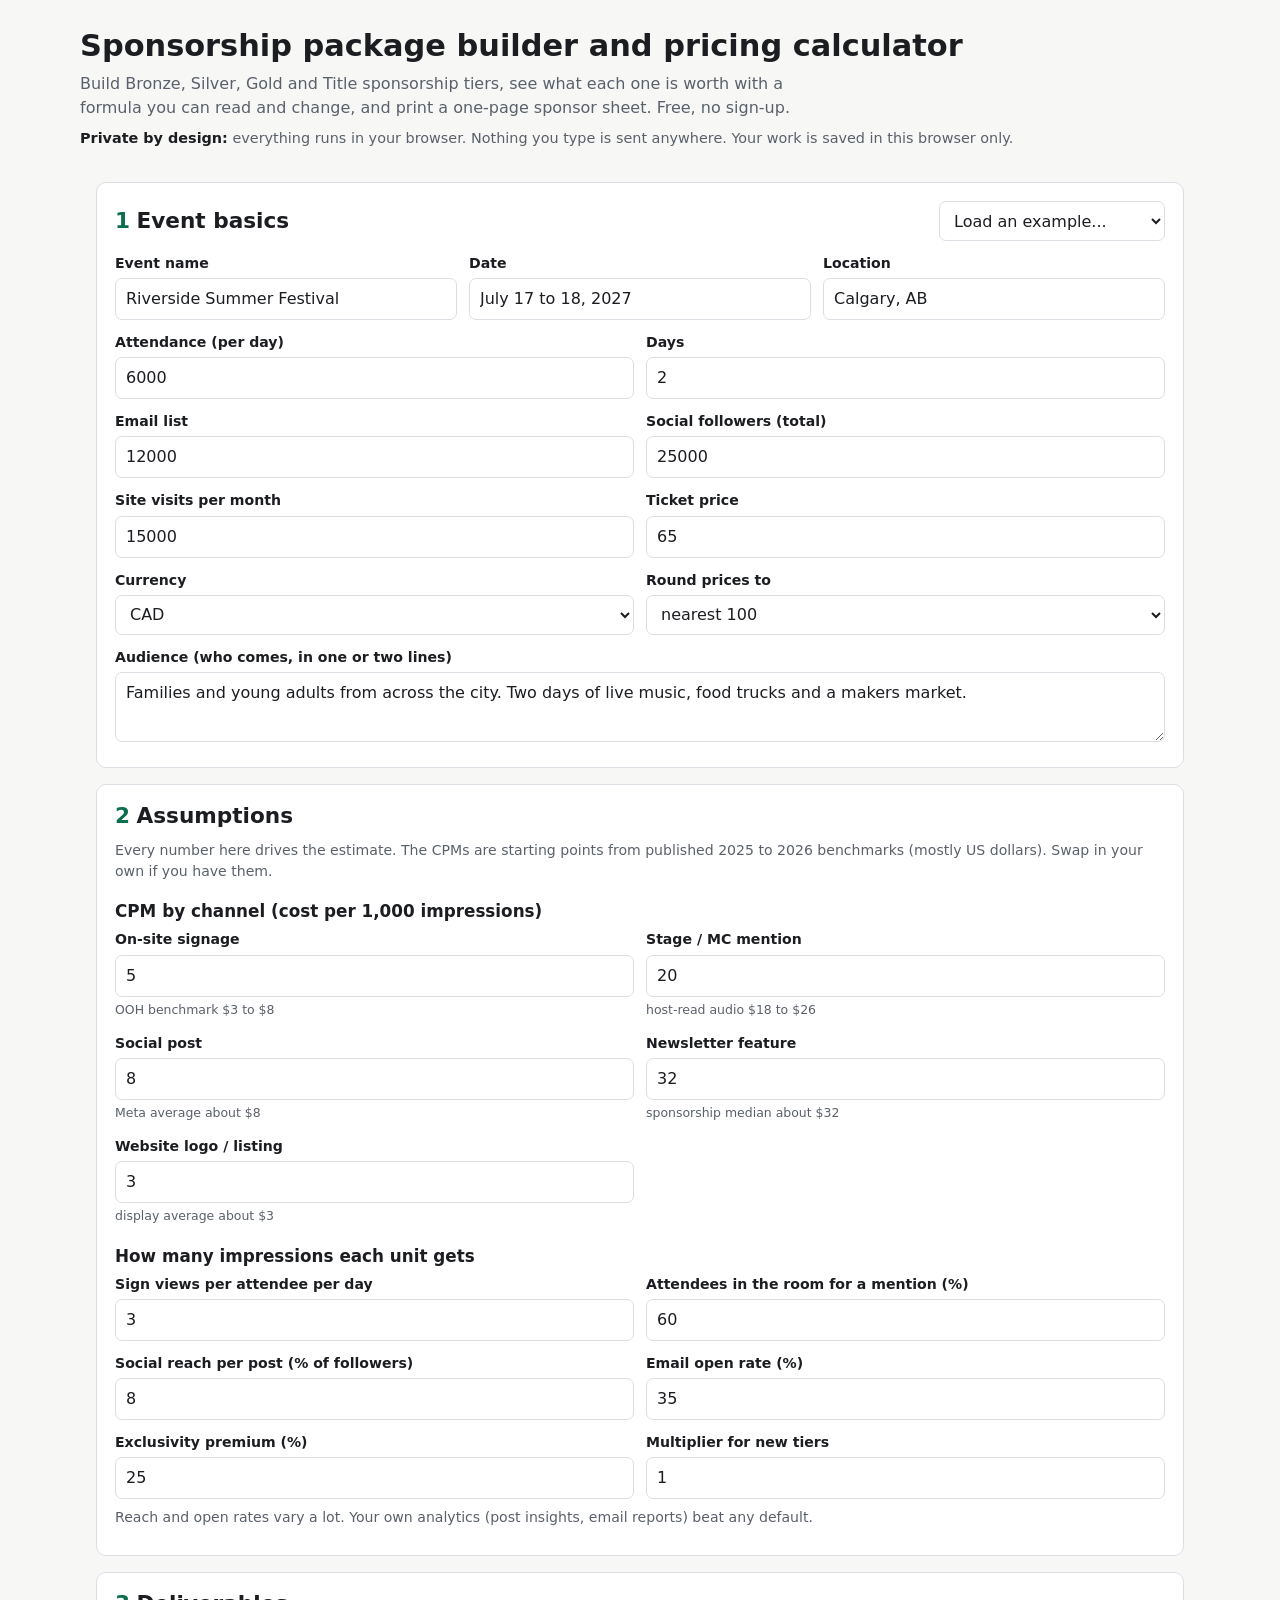
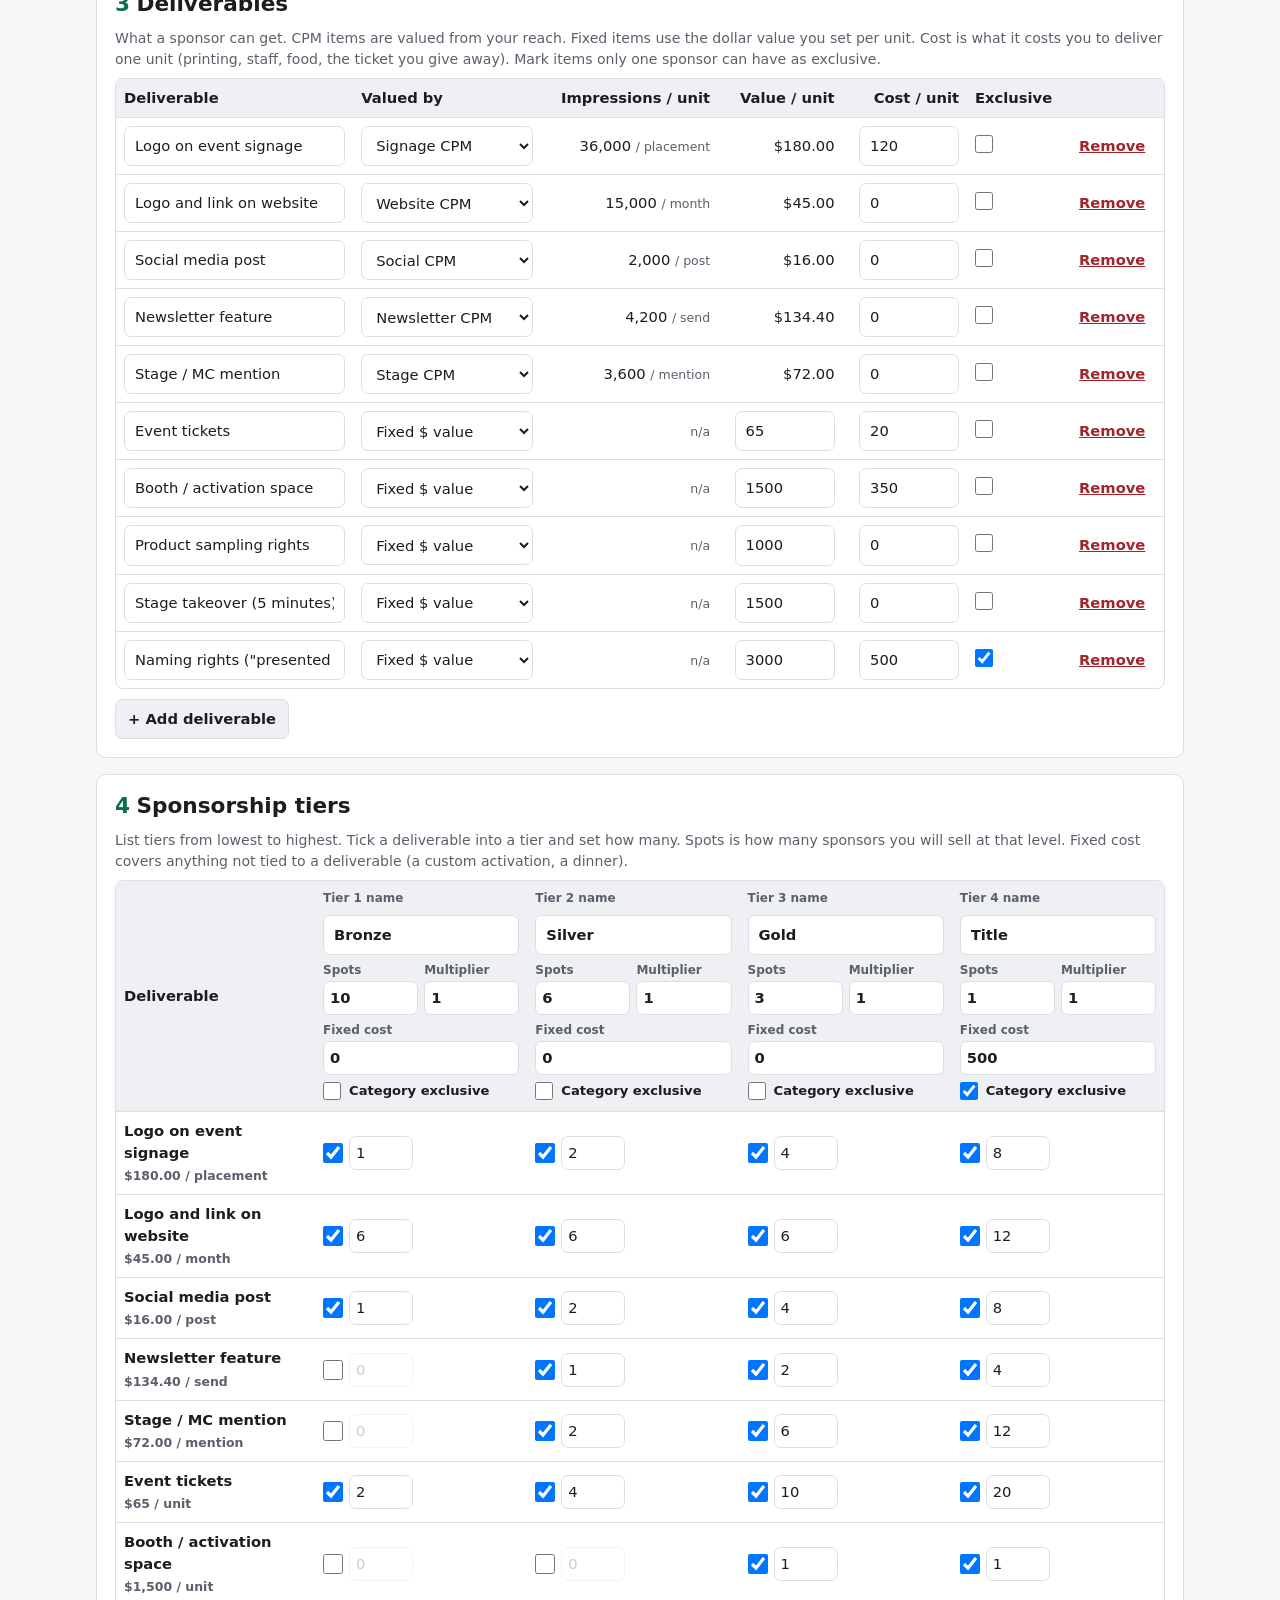
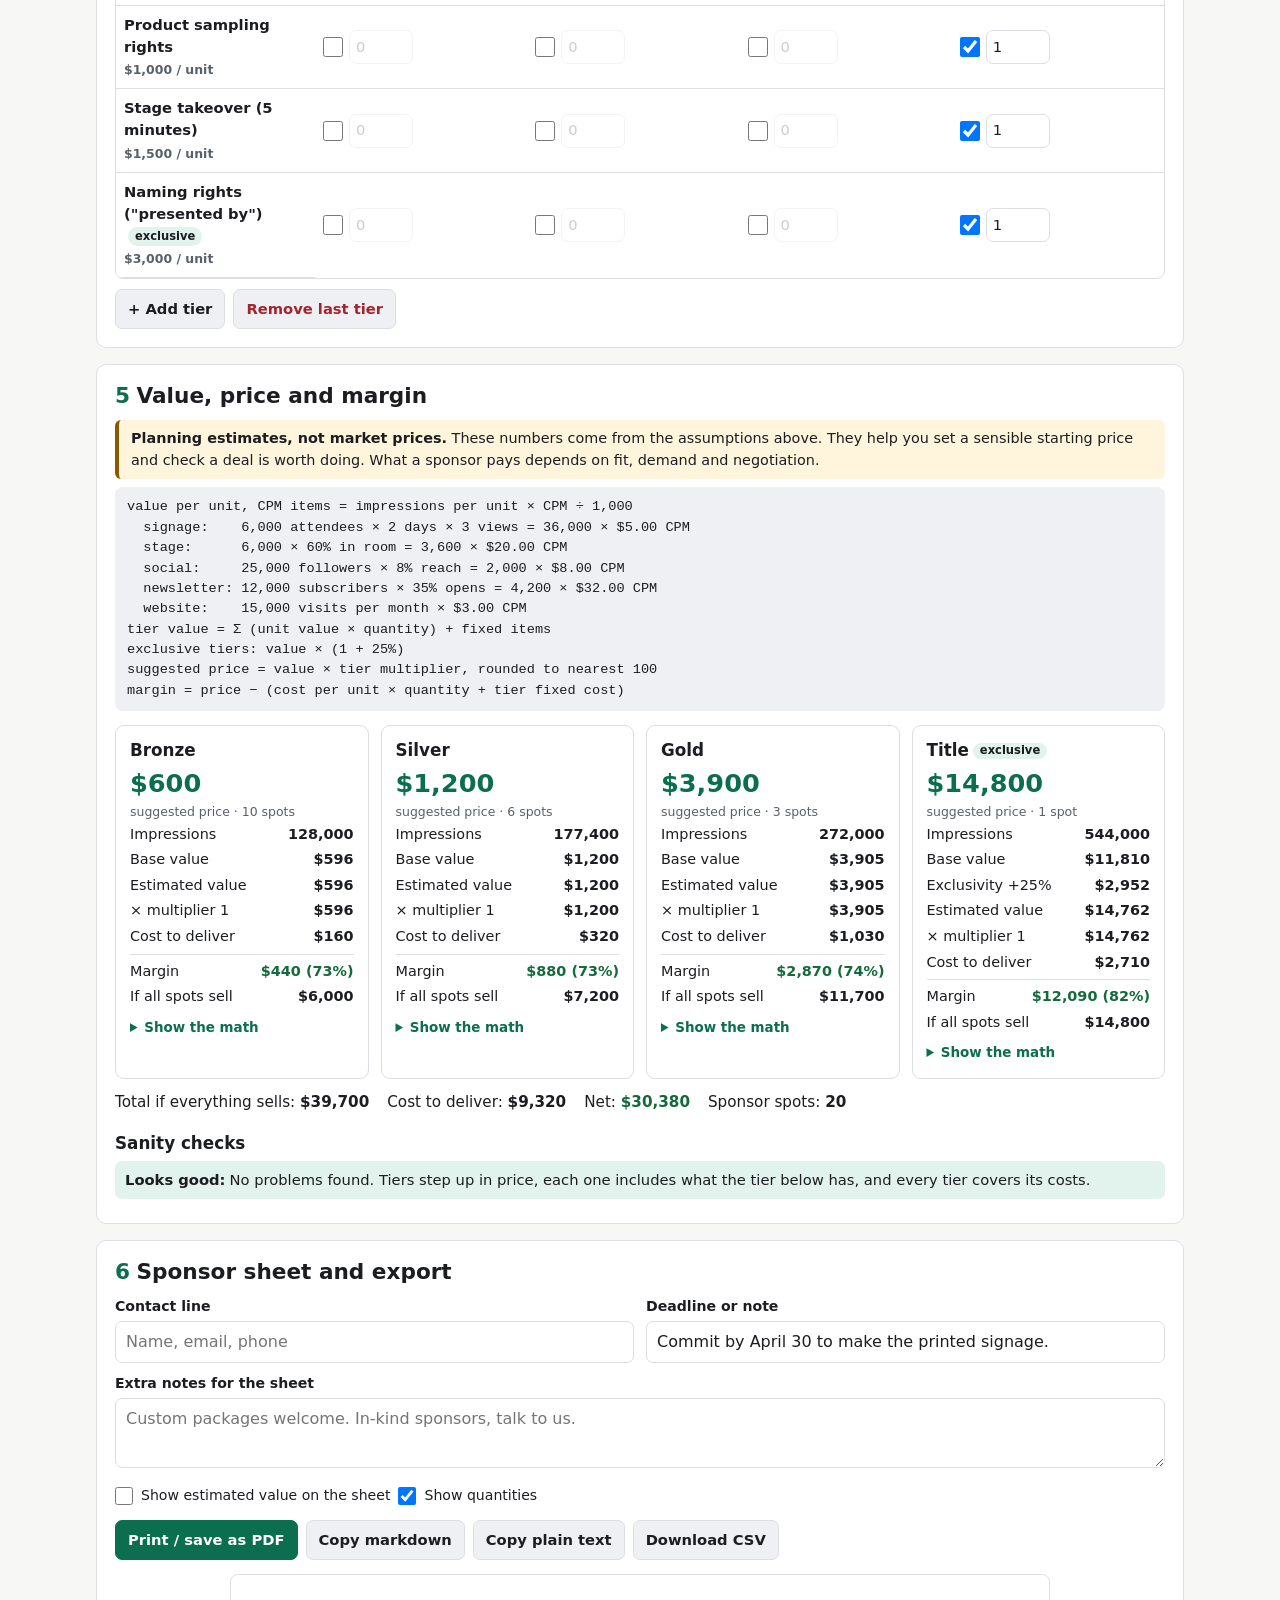
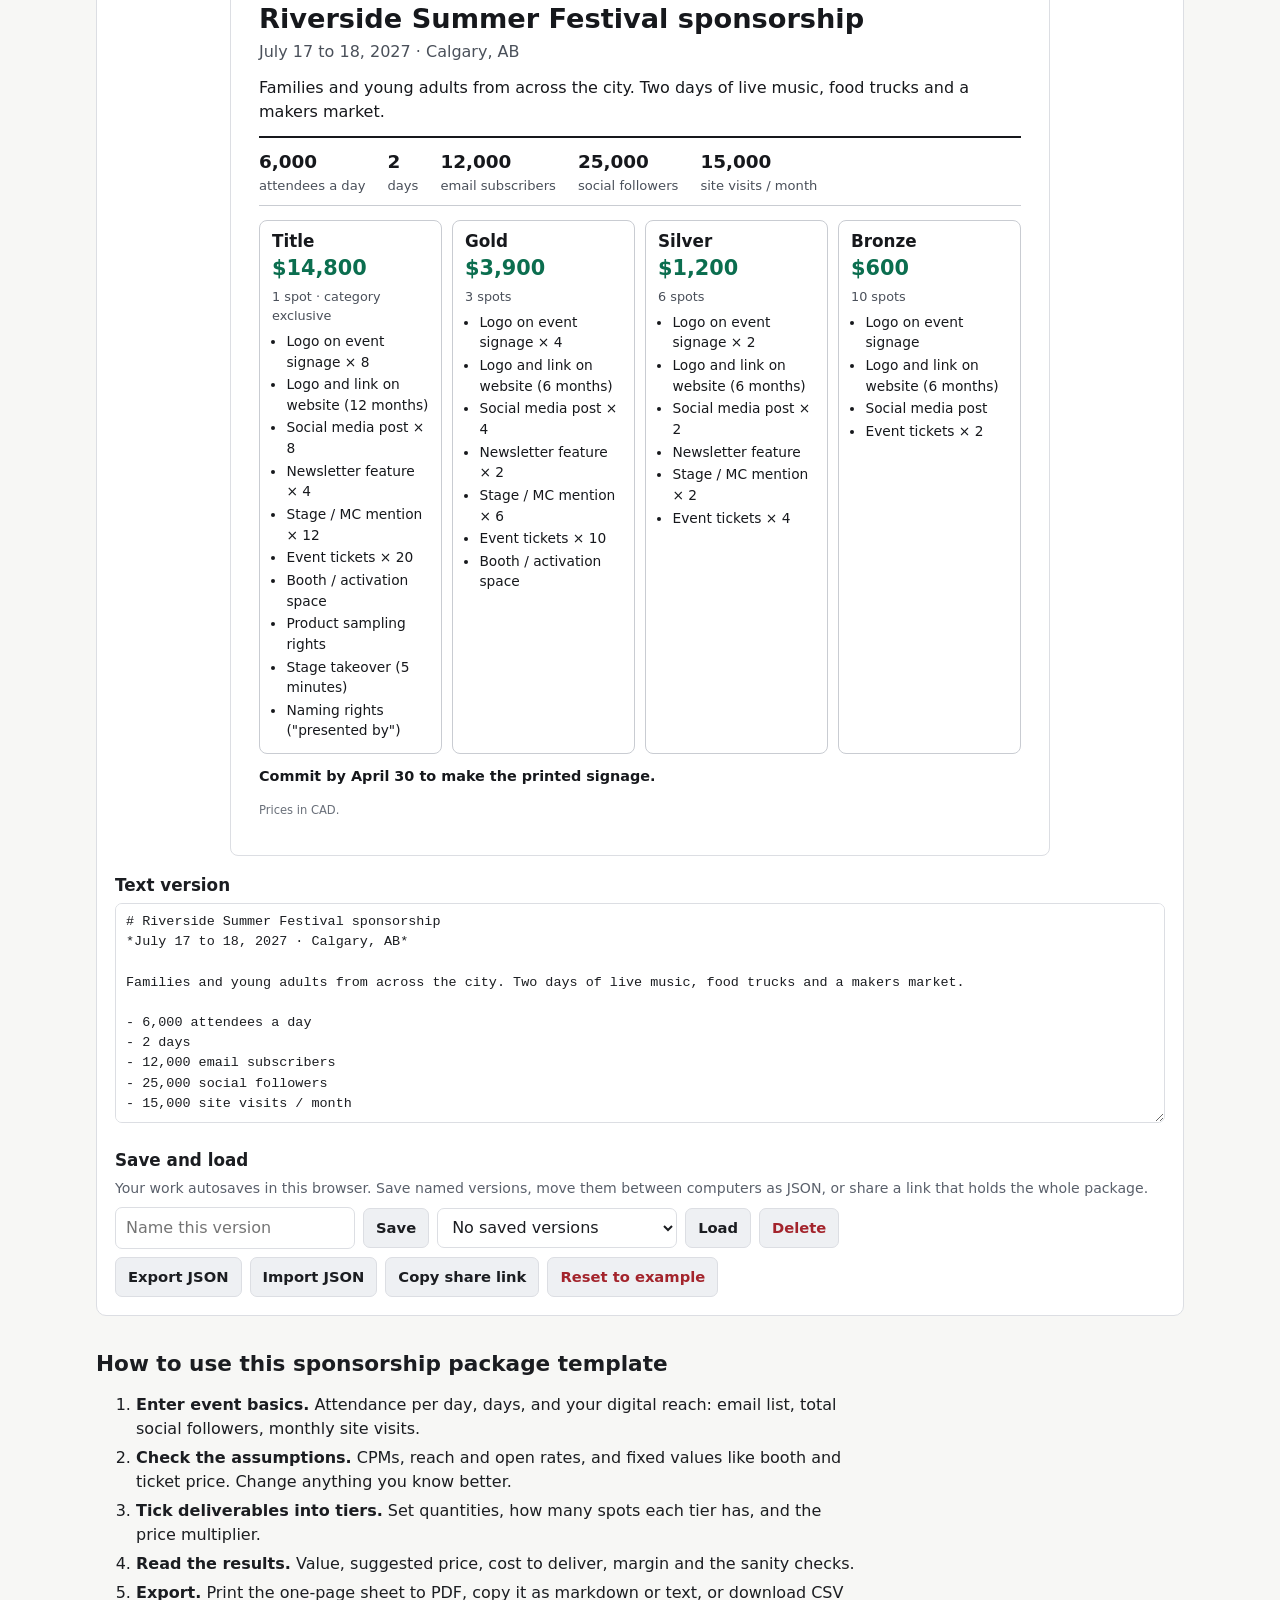
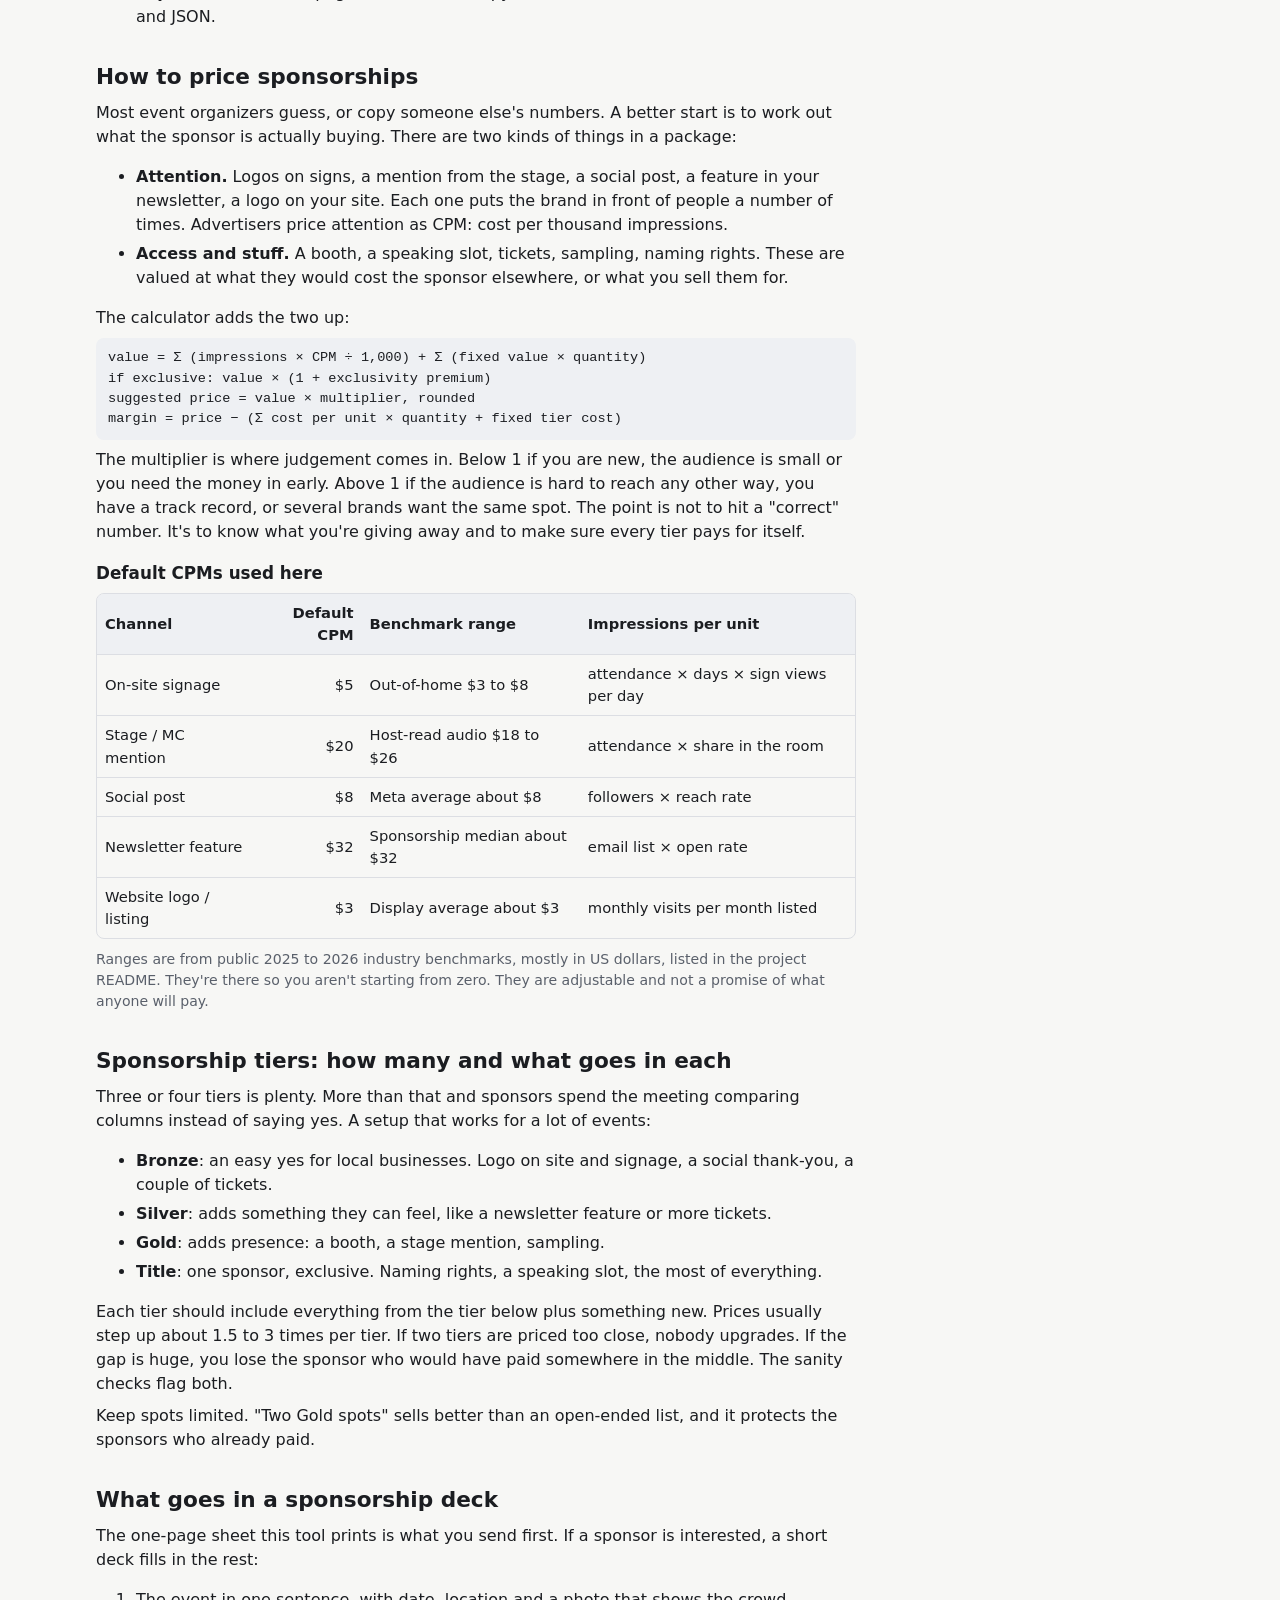
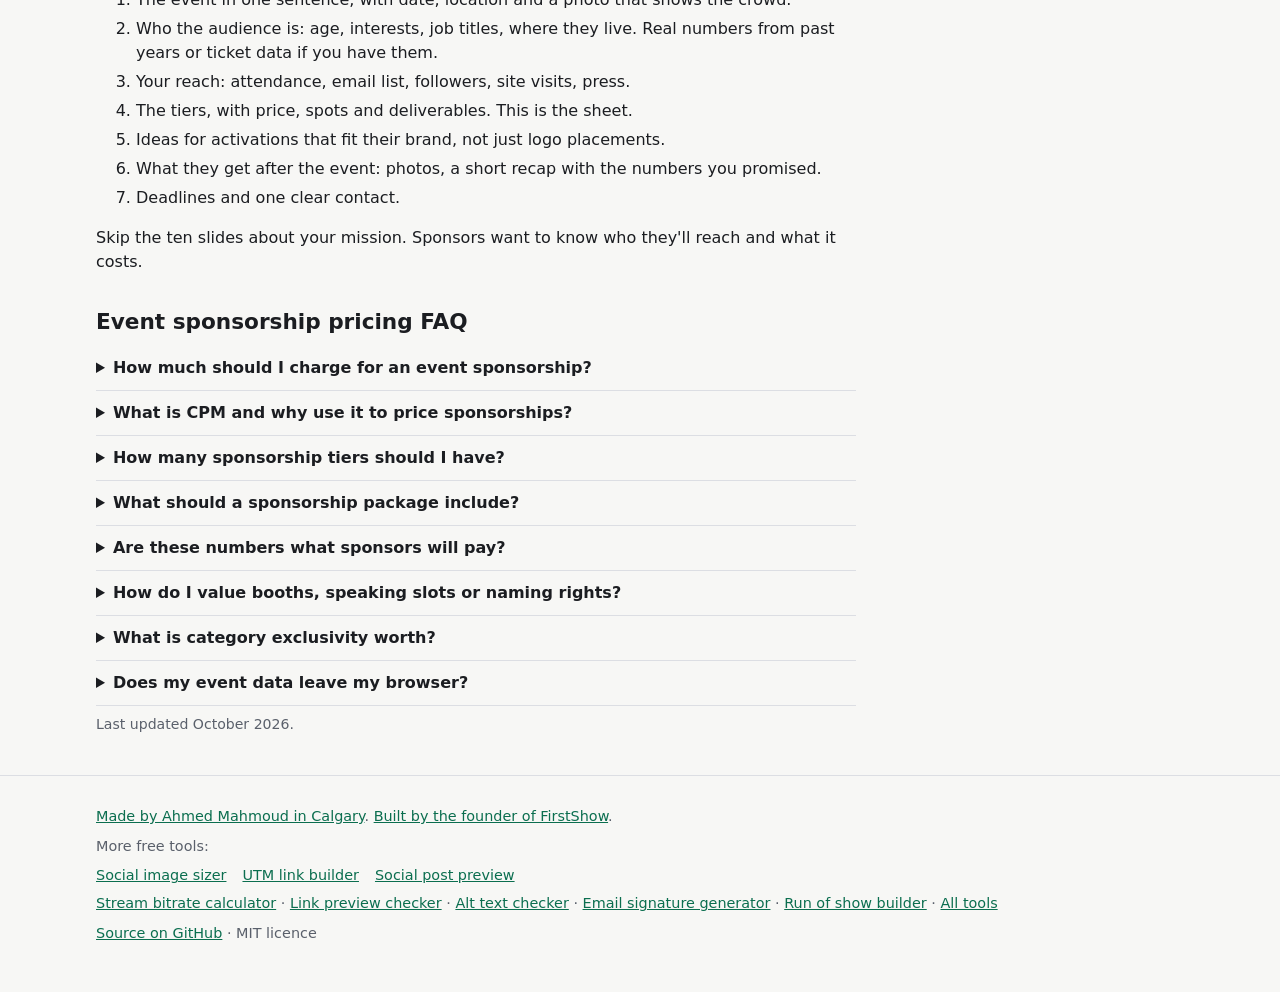
==== commit 4f153c03: "link the other tools" ====
--- a/index.html
+++ b/index.html
@@ -289,7 +289,7 @@
       <li><a href="https://mizoz.github.io/social-image-sizer/">Social image sizer</a></li>
       <li><a href="https://mizoz.github.io/utm-builder/">UTM link builder</a></li>
       <li><a href="https://mizoz.github.io/post-preview/">Social post preview</a></li>
-      <li><a href="https://mizoz.github.io/stream-calc/">Stream bitrate calculator</a></li>
+      <li><a href="https://mizoz.github.io/stream-calc/">Stream bitrate calculator</a> · <a href="https://mizoz.github.io/og-preview/">Link preview checker</a> · <a href="https://mizoz.github.io/alt-text-checker/">Alt text checker</a> · <a href="https://mizoz.github.io/email-signature/">Email signature generator</a> · <a href="https://mizoz.github.io/run-of-show/">Run of show builder</a> · <a href="https://mizoz.github.io/tools/">All tools</a></li>
     </ul>
     <p><a href="https://github.com/mizoz/sponsorship-builder">Source on GitHub</a> · MIT licence</p>
   </div>
